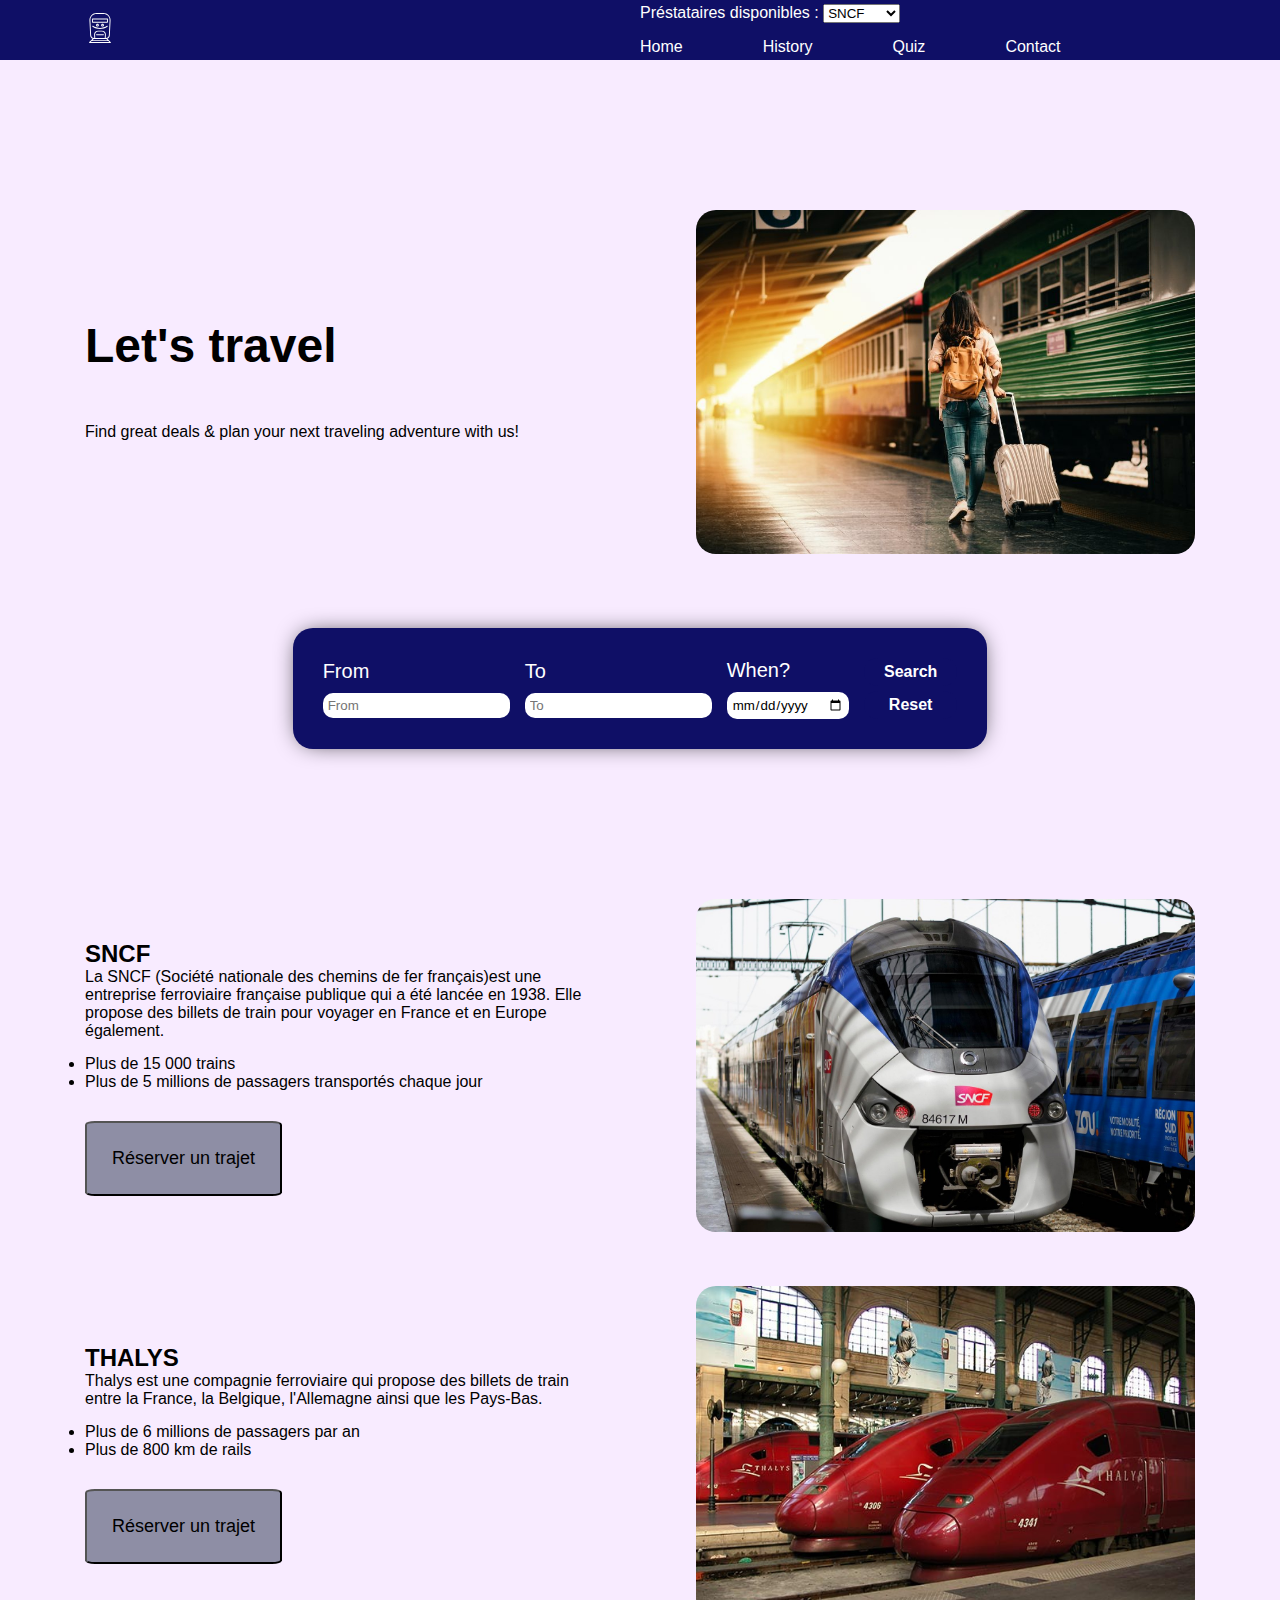
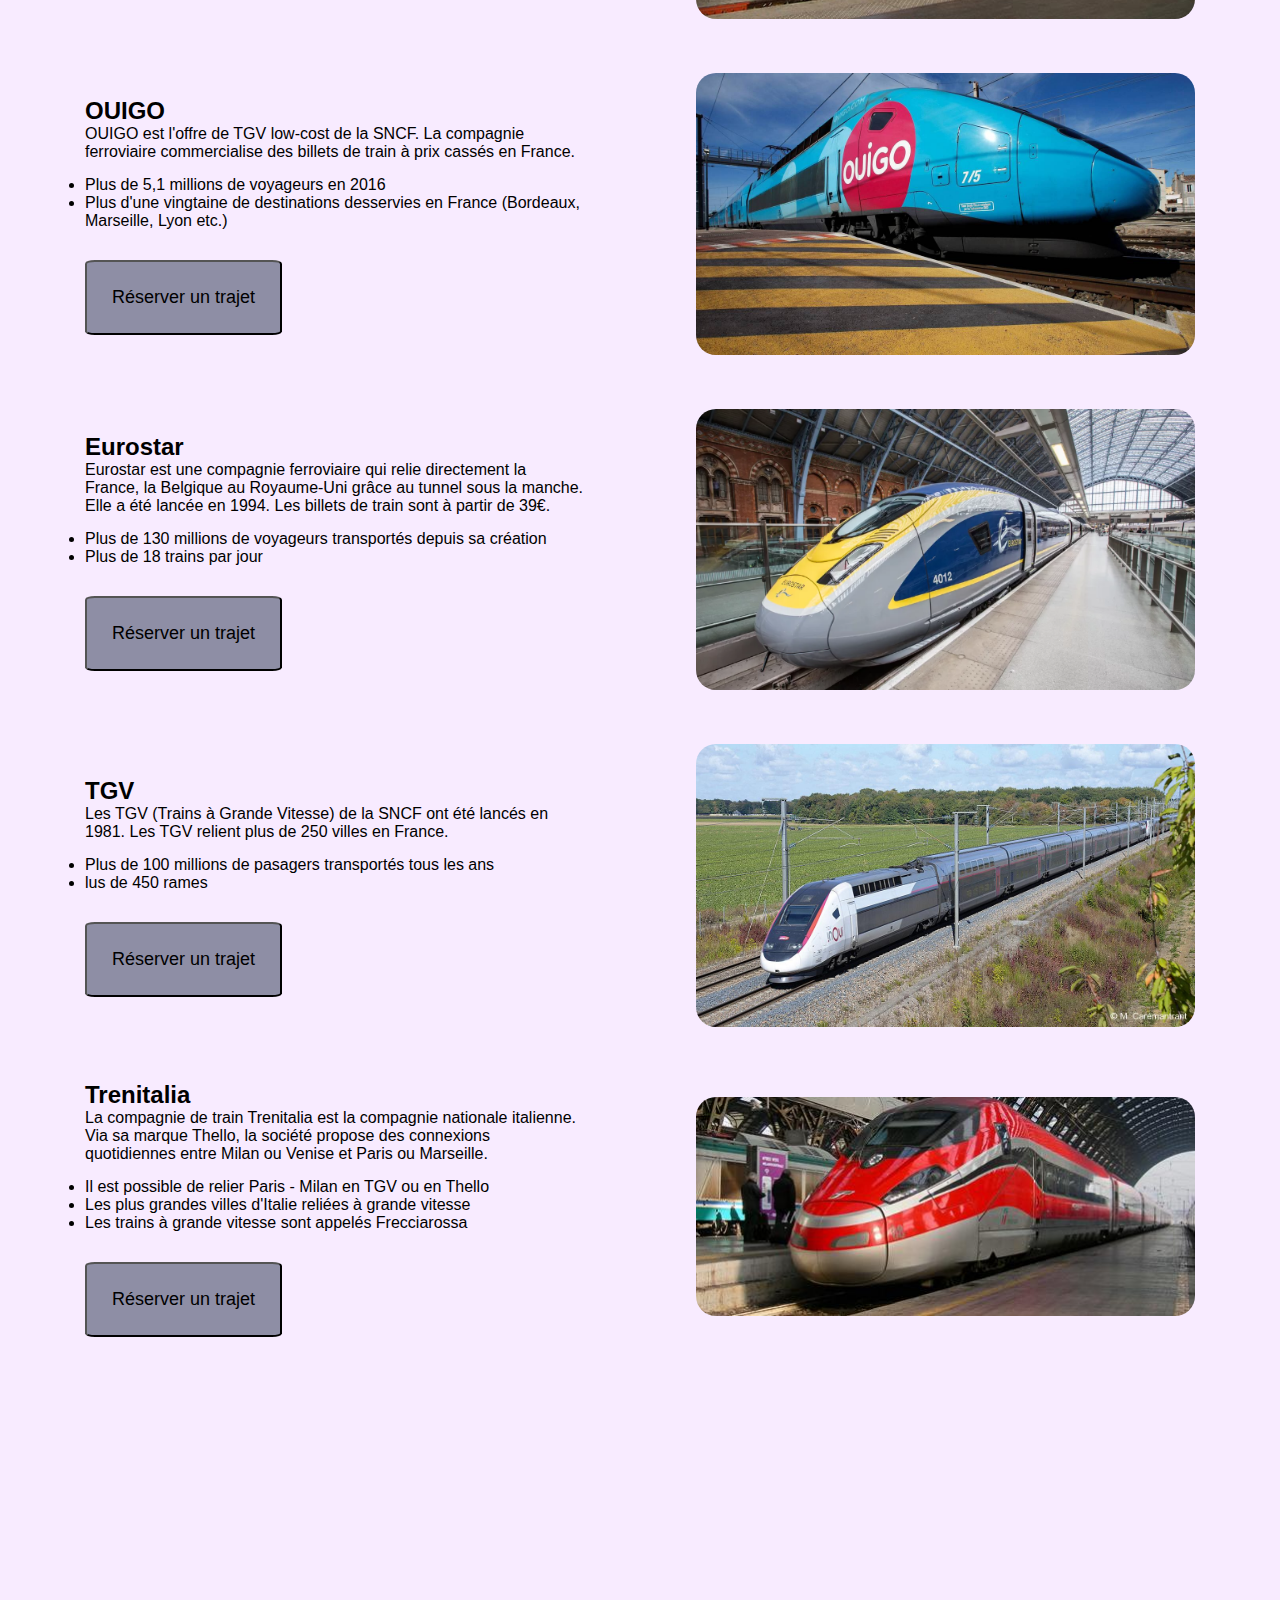
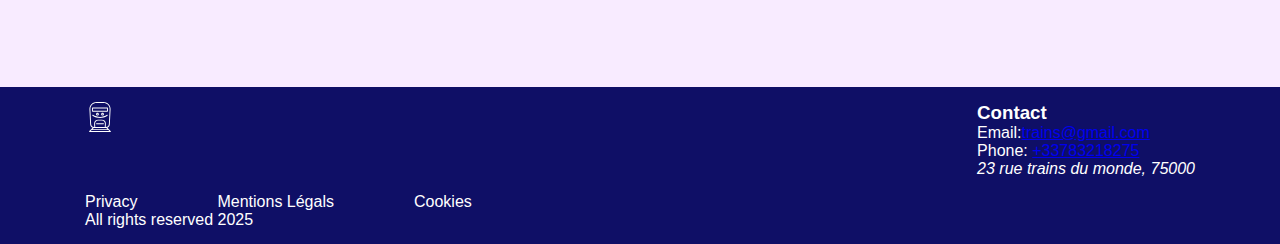
==== index.html @ b76ff97d "page mentions légals" ====
<!DOCTYPE html>
<html lang="en">
    <head>
        <meta charset="UTF-8" />
        <meta name="viewport" content="width=device-width, initial-scale=1.0" />
        <title>Trains</title>
        <link rel="stylesheet" href="style.css" />
    </head>
    <body>
        <header>
            <div class="container">
                <a href="/" class="logo">
                    <img src="./img/train-svgrepo-com.svg" alt="Trains Logo" />
                </a>
                <span class="concu">
                <nav>
                    
                    <label for="préstataires disponibles :">Préstataires disponibles : </label>
            <select id="prestataires" name="prestataire" required>
                <option value="SNCF">SNCF</option>
                <option value="THALYS">THALYS</option>
                <option value="OUIGO">OUIGO</option>
                <option value="Eurostar">Eurostar</option>
                <option value="TGV">TGV</option>
                <option value="Trenitalia">Trenitalia</option>
            </select>
            </span>
                    <ul>
                        <li>
                            <a href="#">Home</a>
                        </li>
                        <li>
                            <a href="#">History</a>
                        </li>
                        <li>
                            <a href="#">Quiz</a>
                        </li>
                        <li>
                            <a href="#">Contact</a>
                        </li>
                    </ul>
                </nav>
            </div>
        </header>
        <main>
            <section class="hero">
                
                <div class="container">
                    <div class="col">

                        <h1>Let's travel</h1>
                        <p>
                            Find great deals & plan your next traveling
                            adventure with us!
                        </p>
                  
                    </div>
                    <div class="col">
                        <img src="./img/voyage.jpeg" alt="Femme qui prend le train" />
                    </div>
                    <form class="reservation" id="reservation">
                        <div class="reservation__input">
                            <label for="departCity"> From </label>
                            <input
                                type="text"
                                id="departCity"
                                placeholder="From"
                                required
                            />
                        </div>
                        <div class="reservation__input">
                            <label for="arriveCity"> To </label>
                            <input
                                type="text"
                                id="arriveCity"
                                placeholder="To"
                                required
                            />
                        </div>
                        <div class="reservation__input">
                            <label for="departDate"> When? </label>
                            <input
                                type="date"
                                id="departDate"
                                placeholder="Date of departure"
                                required
                            />
                        </div>
                        <div class="reservation__btns">
                            <button type="submit" class="btn">Search</button>
                            <a class="btn" id="reset">Reset</a>
                        </div>
                    </form>
                    <div class="reservation__results hidden"></div>
                </div>
          </section>
            
          <section class="partners">
            <div class="sncf">
                    <div class="col">

                      <h2>SNCF</h2>
                      <p>La SNCF (Société nationale des chemins de fer français)est une entreprise ferroviaire française publique qui a été lancée en 1938. Elle propose des billets de train pour voyager en France et en Europe également.</p>
                      <ul>
                          <li>Plus de 15 000 trains</li>
                          <li>Plus de 5 millions de passagers transportés chaque jour</li>
                      </ul>
                      <input class="reserved" type="button" value="Réserver un trajet" />

                  </div>
                  <div class="col">
                      <img src="./img/trains.jpg" alt="Train SNCF" />
                  </div>
                </div>
            
                <div class="thalys">
                    <div class="col">
                        <h2>THALYS</h2>
                        <p>Thalys est une compagnie ferroviaire qui propose des billets de train entre la France, la Belgique, l'Allemagne ainsi que les Pays-Bas.</p>
                        <ul>
                            <li>Plus de 6 millions de passagers par an</li>
                            <li>Plus de 800 km de rails</li>
                        </ul>
                        <input class="reserved" type="button" value="Réserver un trajet" />
                    </div>

                    <div class="col">
                        <img src="./img/thalys.jpeg" alt="Train Thalys" />
                    </div>
                </div>          
                <div class="ouigo">
                    <div class="col">
                        <h2>OUIGO</h2>
                        <p>OUIGO est l'offre de TGV low-cost de la SNCF. La compagnie ferroviaire commercialise des billets de train à prix cassés en France.</p>
                        <ul>
                            <li>Plus de 5,1 millions de voyageurs en 2016</li>
                            <li>
                                Plus d'une vingtaine de destinations desservies en France (Bordeaux, Marseille, Lyon etc.)</li>
                        </ul>
                        <input class="reserved" type="button" value="Réserver un trajet" />
                    </div>
                    <div class="col">
                        <img src="./img/ouigo.jpeg" alt="Train OUIGO" />
                    </div>
                </div>
            
                <div class="eurostar">
                    <div class="col">
                        <h2>Eurostar</h2>
                        <p>Eurostar est une compagnie ferroviaire qui relie directement la France, la Belgique au Royaume-Uni grâce au tunnel sous la manche. Elle a été lancée en 1994. Les billets de train sont à partir de 39€.
                        </p>
                        <ul>
                            <li>Plus de 130 millions de voyageurs transportés depuis sa création</li>
                            <li>Plus de 18 trains par jour</li>
                        </ul>
                        <input class="reserved" type="button" value="Réserver un trajet" />
                    </div>
                    <div class="col">
                        <img src="./img/eurostar.png" alt="Train eurostar" />
                    </div>
                </div>
            
            
            
                <div class="tgv">
                    <div class="col">
                        <h2>TGV</h2>
                        <p>Les TGV (Trains à Grande Vitesse) de la SNCF ont été lancés en 1981. Les TGV relient plus de 250 villes en France.
                        </p>
                        <ul>
                            <li>Plus de 100 millions de pasagers transportés tous les ans</li>
                            <li>lus de 450 rames</li>
                        </ul>
                        <input class="reserved" type="button" value="Réserver un trajet" />
                    </div>

                    <div class="col">
                        <img src="./img/TGV.jpeg" alt="Train TGV" />
                    </div>
                </div>
            
            
            
                <div class="trenitalia">
                    <div class="col">
                        <h2>Trenitalia</h2>
                        <p>La compagnie de train Trenitalia est la compagnie nationale italienne. Via sa marque Thello, la société propose des connexions quotidiennes entre Milan ou Venise et Paris ou Marseille.
                        </p>
                        <ul>
                            <li>Il est possible de relier Paris - Milan en TGV ou en Thello</li>
                            <li>Les plus grandes villes d'Italie reliées à grande vitesse</li>
                            <li>Les trains à grande vitesse sont appelés Frecciarossa</li>
                        </ul>
                        <input class="reserved" type="button" value="Réserver un trajet" />
                    </div>

                    <div class="col">
                        <img src="./img/trenitalia.jpeg" alt="Train Tenitalia" />
                    </div>
                </div>
          </section>
                



            <footer>
                <div class="container">
                    <div class="footer__top">
                        <a href="/" class="logo">
                            <img
                                src="./img/train-svgrepo-com.svg"
                                alt="Trains Logo"
                            />
                        </a>
                        <div class="col">
                            <h3>Contact</h3>
                            <div>
                                <p>
                                    Email:<a href="mailto:trains@gmail.com"
                                        >trains@gmail.com</a
                                    >
                                </p>
                                <p>
                                    Phone:
                                    <a href="tel:+33783218275">+33783218275</a>
                                </p>
                                <address>23 rue trains du monde, 75000</address>
                            </div>
                        </div>
                    </div> 
                    <div class="footer__bottom">
                        <nav>
                            <ul>
                                <li>
                                    <a href="#">Privacy</a>
                                </li>
                                <li>
                                    <a href="mentionslegals.html">Mentions Légals</a>
                                </li>
                                <li>
                                    <a href="#">Cookies</a>
                                </li>
                            </ul>
                        </nav>
                        <p>All rights reserved 2025</p>
                    </div>
                </div>
            </footer>
        </main>
    </body>
    <script src="./main.js" type="module"></script>
</html>
---- style.css ----
:root {
    --primary-color: #0f0f66;
    --sec-color: #f8ebff;
    --add-color: #f16e50;
}

* {
    margin: 0;
    padding: 0;
    box-sizing: border-box;
    font-family: sans-serif;
}

*:focus {
    outline: none;
}

body {
    background: var(--sec-color);
}

html {
    scroll-behavior: smooth;
}

.container {
    max-width: 1140px;
    padding: 0 15px;
    margin: 0 auto;
}

.btn {
    background: var(--primary-color);
    color: #fff;
    padding: 5px 20px;
    border: none;
    border-radius: 20px;
    cursor: pointer;
    font-weight: 600;
    text-decoration: none;
}

.sncf {
    max-width: 1140px;
    padding: 0 15px;
    margin: 0 auto;
}

.thalys {
    max-width: 1140px;
    padding: 0 15px;
    margin: 0 auto;
    margin-top: 50px;
}

.ouigo {
    max-width: 1140px;
    padding: 0 15px;
    margin: 0 auto;
    margin-top: 50px;
}

.eurostar {
    max-width: 1140px;
    padding: 0 15px;
    margin: 0 auto;
    margin-top: 50px;
}

.tgv {
    max-width: 1140px;
    padding: 0 15px;
    margin: 0 auto;
    margin-top: 50px;
}

.trenitalia {
    max-width: 1140px;
    padding: 0 15px;
    margin: 0 auto;
    margin-top: 50px;
    margin-bottom: 350px;
}

header {
    height: 60px;
    background: var(--primary-color);
}

header .container {
    display: flex;
    align-items: center;
    justify-content: space-between;
    height: 100%;
}

nav ul {
    display: flex;
    gap: 80px;
    padding-left: 0;
    list-style: none;
}

nav a {
    color: #fff;
    text-decoration: none;
}

nav a:hover {
    text-decoration: underline;
}

.logo img {
    width: 30px;
    height: 30px;
}

.hero {
    padding: 150px 0;
}

.hero .container {
    display: flex;
    gap: 20px;
    justify-content: space-between;
    align-items: center;
    flex-wrap: wrap;
}

.reservation {
    display: flex;
    align-items: center;
    gap: 15px;
    background: var(--primary-color);
    color: #fff;
    padding: 30px;
    border-radius: 20px;
    margin: 0 auto;
    margin-top: 50px;
    font-size: 20px;
    -webkit-box-shadow: 0px 0px 24px -8px #000000;
    box-shadow: 0px 0px 24px -8px #000000;
}

.reservation input {
    padding: 5px;
    border-radius: 10px;
    border: none;
    display: block;
    margin-top: 10px;
}

.btn-sec {
    border: 1px solid #fff;
    padding: 5px 20px;
    background: var(--add-color);
}

ul {
    margin-top: 15px;
}

.partners .sncf {
    display: flex;
    justify-content: space-between;
    align-items: center;
}

.partners .thalys {
    display: flex;
    justify-content: space-between;
    align-items: center;
}

.partners .ouigo {
    display: flex;
    justify-content: space-between;
    align-items: center;
}

.partners .eurostar {
    display: flex;
    justify-content: space-between;
    align-items: center;
}

.partners .tgv {
    display: flex;
    justify-content: space-between;
    align-items: center;
}

.partners .trenitalia {
    display: flex;
    justify-content: space-between;
    align-items: center;
}

h1 {
    font-size: 48px;
    margin-bottom: 50px;
}

.hero p {
    margin: 10px 0;
}

.hero .col {
    width: 45%;
}

.partners .col {
    width: 45%;
}

section img {
    width: 100%;
    border-radius: 20px;
}

.reserved {
    margin-top: 30px;
    padding: 25px;
    background-color: #8e8ea5;
    font-size: large;
    border-radius: 05%;
}

.quiz {
    padding: 100px 0;
}

.quiz .container > p {
    margin: 15px 0;
}

textarea {
    display: block;
}

form.quiz__form > div {
    margin: 15px 0;
}

.questions > div {
    margin: 15px 0;
}

.questions > div > p {
    margin-bottom: 15px;
}

textarea {
    display: block;
}

form.quiz__form > div {
    margin: 15px 0;
}

.questions > div {
    margin: 15px 0;
}

.questions > div > p {
    margin-bottom: 15px;
}

footer .container .footer__top {
    display: flex;
    justify-content: space-between;
}

footer {
    background: var(--primary-color);
    padding: 15px 0;
    color: #fff;
}

.history figure img {
    width: 100%;
}

.history p {
    margin: 15px 0;
}

.history .container {
    display: flex;
    align-items: center;
    justify-content: space-between;
    gap: 40px;
}

figcaption {
    text-align: center;
    margin-top: 10px;
}

.result__item {
    background: var(--sec-color);
    padding: 20px;
}

.result__dest {
    display: flex;
    gap: 5px;
}

.reservation__results {
    width: 100%;
    max-width: 320px;
    margin: 0 auto;
    padding: 20px;
    background: #fff;
    border-bottom-left-radius: 20px;
    border-bottom-right-radius: 20px;
    gap: 20px;
    display: flex;
    flex-direction: column;
}

.hidden {
    display: none;
}

.result__top {
    display: flex;
    justify-content: space-between;
}

.result__bottom {
    display: flex;
    margin-top: 10px;
    justify-content: space-between;
}

.reservation__btns {
    display: flex;
    flex-direction: column;
    gap: 5px;
}

.reservation__btns .btn {
    font-size: 16px;
    text-align: center;
}

.btn-border {
    background: transparent;
}

.concu {
    gap: 50px;
    left: 500px;
    color: #fff;
    /* transform: translateX(-50%); */
    z-index: 1;
    display: flex;
    width: 50%;
}

.contact {
    padding-bottom: 200px;
}

.contact .container {
    display: flex;
    justify-content: center;
}

.contact h2 {
    font-size: 32px;
    margin-bottom: 20px;
}

.form__wrap {
    margin: 0 auto;
    background: var(--primary-color);
    color: #fff;
    display: inline-flex;
    flex-direction: column;
    justify-content: center;
    align-items: center;
    padding: 40px;
    border-radius: 20px;
    -webkit-box-shadow: 0px 5px 24px -8px #000000;
    box-shadow: 0px 5px 24px -8px #000000;
}

.form__row {
    display: flex;
    gap: 20px;
}

.form__input {
    display: flex;
    flex-direction: column;
    gap: 10px;
    margin-top: 20px;
}

.form__input input,
.form__input textarea {
    padding: 10px;
    border-radius: 10px;
    border: 1px solid #fff;
}

textarea {
    resize: vertical;
    min-height: 200px;
}

.contact form .btn {
    display: block;
    margin: 0 auto;
    margin-top: 20px;
    font-size: 18px;
}
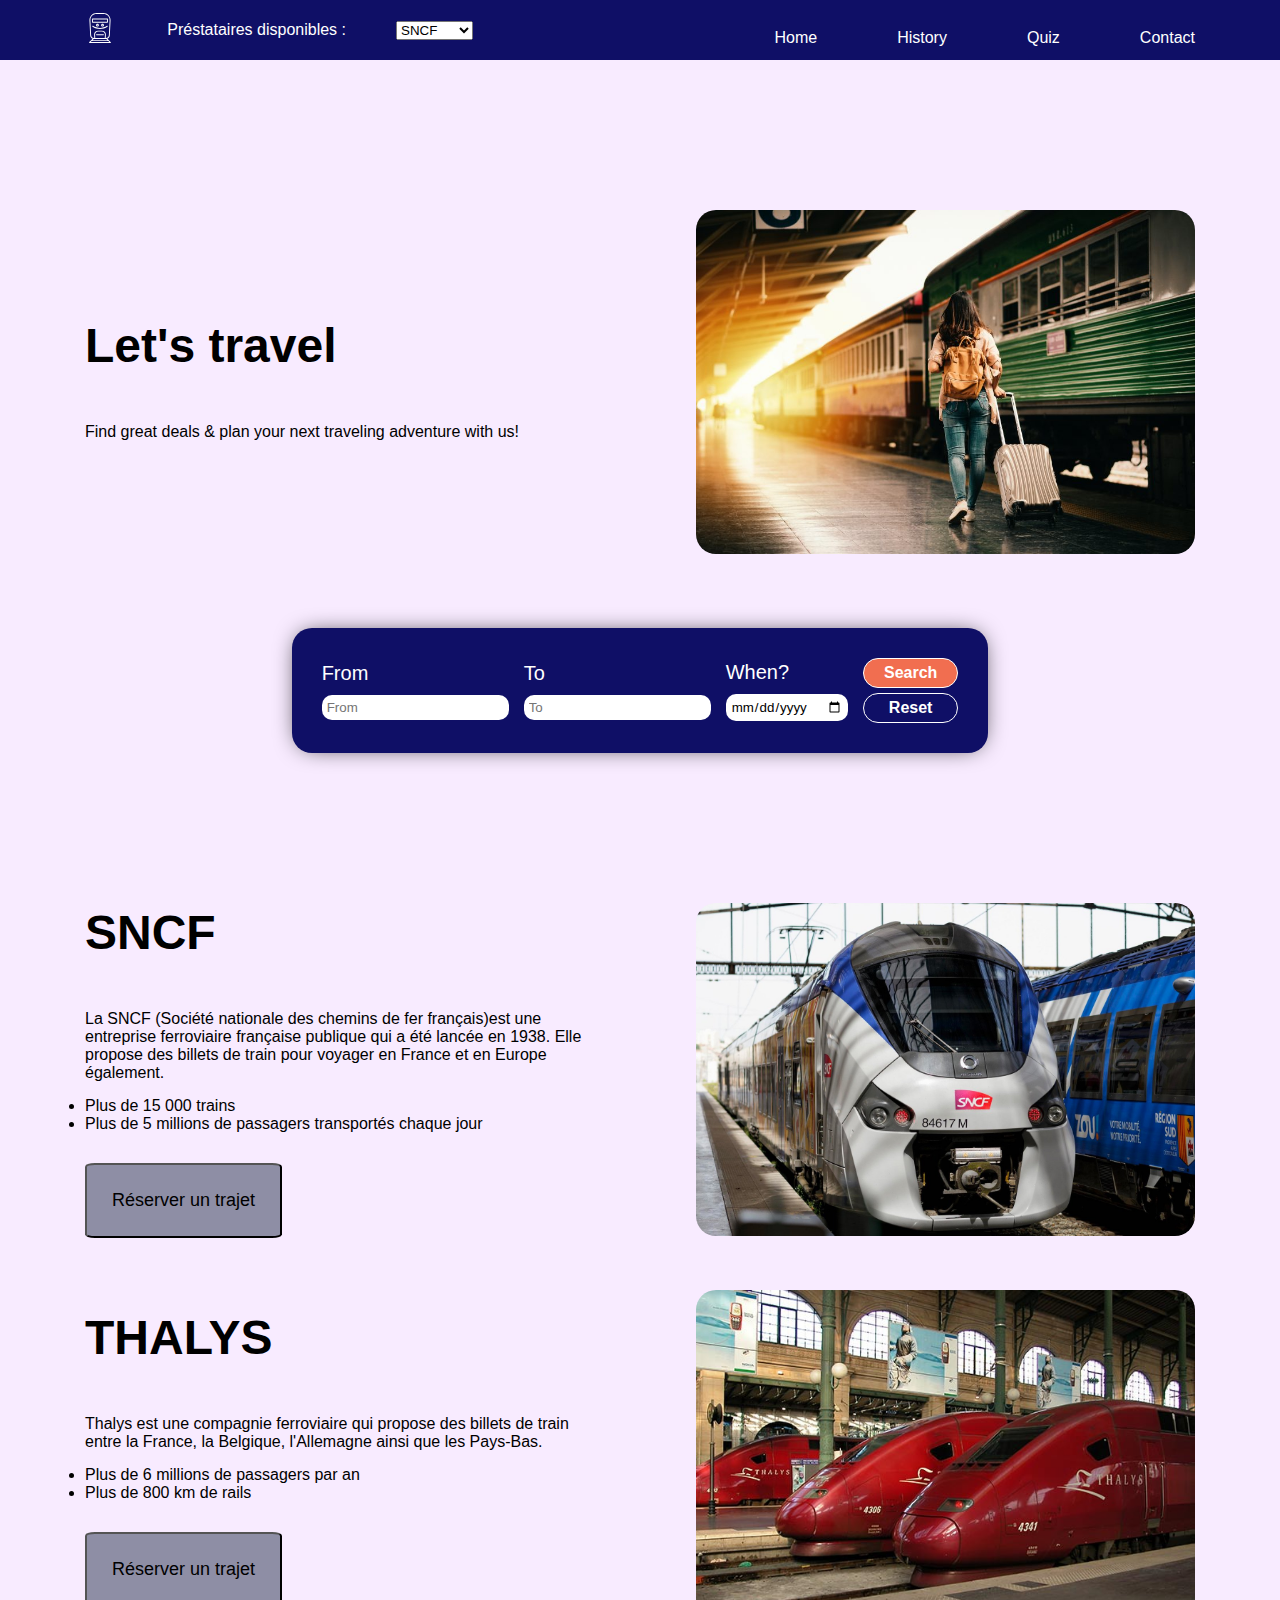
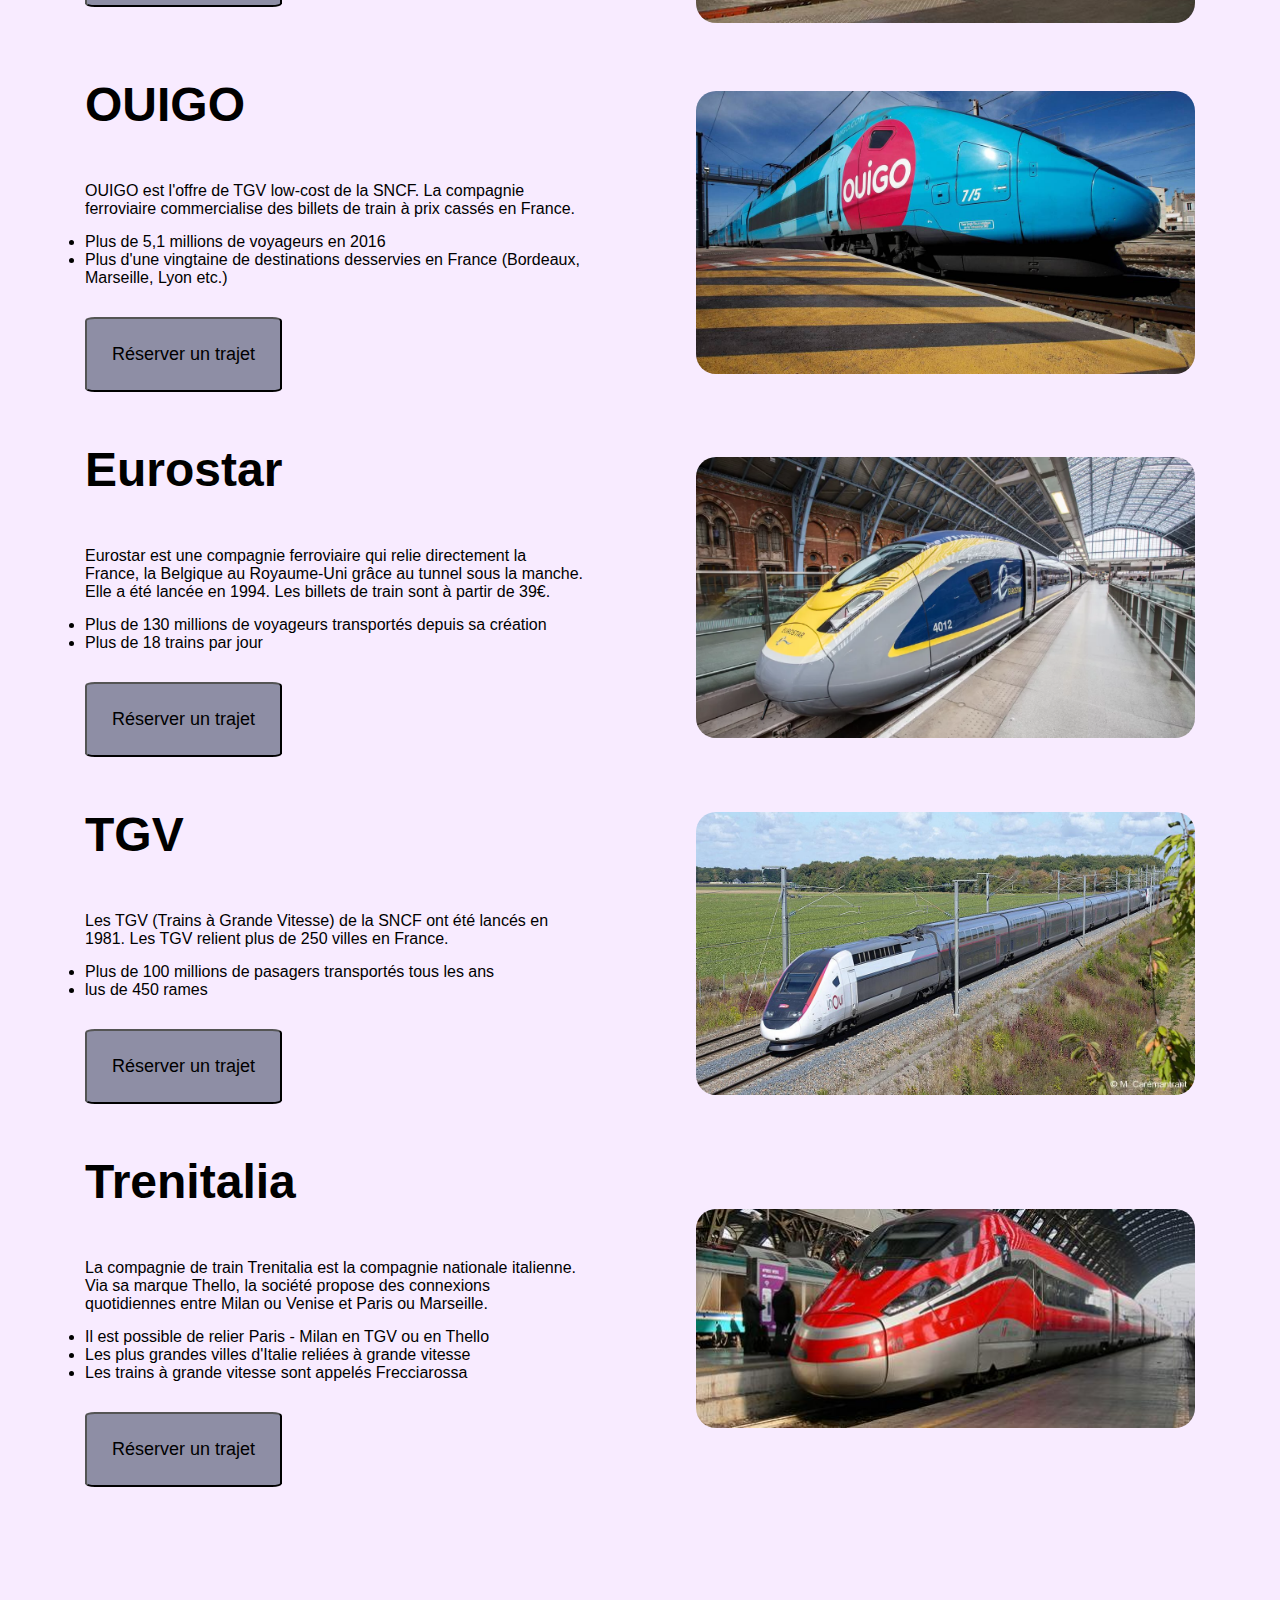
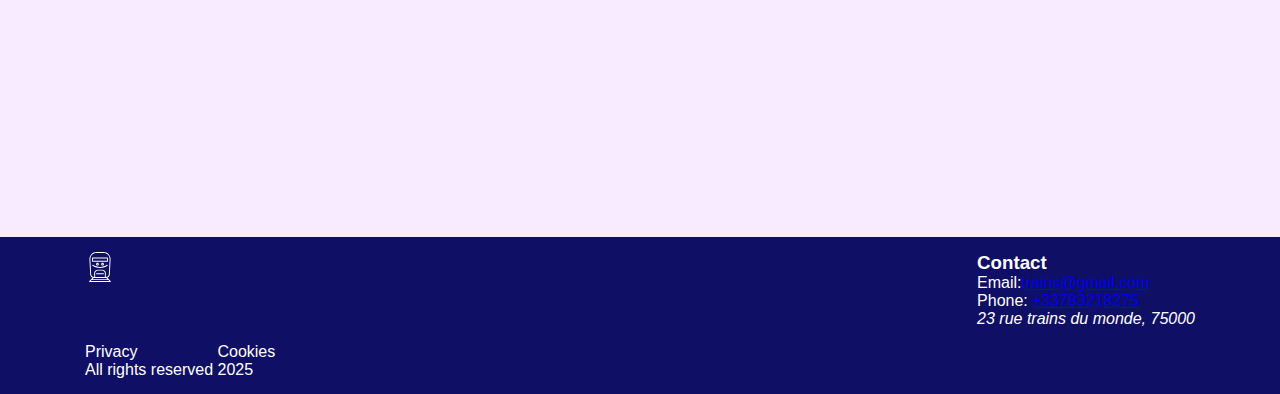
==== commit aef3c211: "fonction JS scrolling barre de recherche" ====
--- a/index.html
+++ b/index.html
@@ -13,18 +13,19 @@
                     <img src="./img/train-svgrepo-com.svg" alt="Trains Logo" />
                 </a>
                 <span class="concu">
+                    <label for="préstataires disponibles :"
+                        >Préstataires disponibles :
+                    </label>
+                    <select id="prestataires" name="prestataire" required>
+                        <option value="SNCF">SNCF</option>
+                        <option value="THALYS">THALYS</option>
+                        <option value="OUIGO">OUIGO</option>
+                        <option value="Eurostar">Eurostar</option>
+                        <option value="TGV">TGV</option>
+                        <option value="Trenitalia">Trenitalia</option>
+                    </select>
+                </span>
                 <nav>
-                    
-                    <label for="préstataires disponibles :">Préstataires disponibles : </label>
-            <select id="prestataires" name="prestataire" required>
-                <option value="SNCF">SNCF</option>
-                <option value="THALYS">THALYS</option>
-                <option value="OUIGO">OUIGO</option>
-                <option value="Eurostar">Eurostar</option>
-                <option value="TGV">TGV</option>
-                <option value="Trenitalia">Trenitalia</option>
-            </select>
-            </span>
                     <ul>
                         <li>
                             <a href="#">Home</a>
@@ -44,19 +45,19 @@
         </header>
         <main>
             <section class="hero">
-                
                 <div class="container">
                     <div class="col">
-
                         <h1>Let's travel</h1>
                         <p>
                             Find great deals & plan your next traveling
                             adventure with us!
                         </p>
-                  
-                    </div>
-                    <div class="col">
-                        <img src="./img/voyage.jpeg" alt="Femme qui prend le train" />
+                    </div>
+                    <div class="col">
+                        <img
+                            src="./img/voyage.jpeg"
+                            alt="Femme qui prend le train"
+                        />
                     </div>
                     <form class="reservation" id="reservation">
                         <div class="reservation__input">
@@ -93,115 +94,178 @@
                     </form>
                     <div class="reservation__results hidden"></div>
                 </div>
-          </section>
-            
-          <section class="partners">
-            <div class="sncf">
-                    <div class="col">
-
-                      <h2>SNCF</h2>
-                      <p>La SNCF (Société nationale des chemins de fer français)est une entreprise ferroviaire française publique qui a été lancée en 1938. Elle propose des billets de train pour voyager en France et en Europe également.</p>
-                      <ul>
-                          <li>Plus de 15 000 trains</li>
-                          <li>Plus de 5 millions de passagers transportés chaque jour</li>
-                      </ul>
-                      <input class="reserved" type="button" value="Réserver un trajet" />
-
-                  </div>
-                  <div class="col">
-                      <img src="./img/trains.jpg" alt="Train SNCF" />
-                  </div>
-                </div>
-            
+            </section>
+
+            <section class="partners">
+                <div class="sncf">
+                    <div class="col">
+                        <h1>SNCF</h1>
+                        <p>
+                            La SNCF (Société nationale des chemins de fer
+                            français)est une entreprise ferroviaire française
+                            publique qui a été lancée en 1938. Elle propose des
+                            billets de train pour voyager en France et en Europe
+                            également.
+                        </p>
+                        <ul>
+                            <li>Plus de 15 000 trains</li>
+                            <li>
+                                Plus de 5 millions de passagers transportés
+                                chaque jour
+                            </li>
+                        </ul>
+                        <input
+                            class="reserved"
+                            type="button"
+                            value="Réserver un trajet"
+                        />
+                    </div>
+                    <div class="col">
+                        <img src="./img/trains.jpg" alt="Train SNCF" />
+                    </div>
+                </div>
+
                 <div class="thalys">
                     <div class="col">
-                        <h2>THALYS</h2>
-                        <p>Thalys est une compagnie ferroviaire qui propose des billets de train entre la France, la Belgique, l'Allemagne ainsi que les Pays-Bas.</p>
+                        <h1>THALYS</h1>
+                        <p>
+                            Thalys est une compagnie ferroviaire qui propose des
+                            billets de train entre la France, la Belgique,
+                            l'Allemagne ainsi que les Pays-Bas.
+                        </p>
                         <ul>
                             <li>Plus de 6 millions de passagers par an</li>
                             <li>Plus de 800 km de rails</li>
                         </ul>
-                        <input class="reserved" type="button" value="Réserver un trajet" />
+                        <input
+                            class="reserved"
+                            type="button"
+                            value="Réserver un trajet"
+                        />
                     </div>
 
                     <div class="col">
                         <img src="./img/thalys.jpeg" alt="Train Thalys" />
                     </div>
-                </div>          
+                </div>
                 <div class="ouigo">
                     <div class="col">
-                        <h2>OUIGO</h2>
-                        <p>OUIGO est l'offre de TGV low-cost de la SNCF. La compagnie ferroviaire commercialise des billets de train à prix cassés en France.</p>
+                        <h1>OUIGO</h1>
+                        <p>
+                            OUIGO est l'offre de TGV low-cost de la SNCF. La
+                            compagnie ferroviaire commercialise des billets de
+                            train à prix cassés en France.
+                        </p>
                         <ul>
                             <li>Plus de 5,1 millions de voyageurs en 2016</li>
                             <li>
-                                Plus d'une vingtaine de destinations desservies en France (Bordeaux, Marseille, Lyon etc.)</li>
-                        </ul>
-                        <input class="reserved" type="button" value="Réserver un trajet" />
+                                Plus d'une vingtaine de destinations desservies
+                                en France (Bordeaux, Marseille, Lyon etc.)
+                            </li>
+                        </ul>
+                        <input
+                            class="reserved"
+                            type="button"
+                            value="Réserver un trajet"
+                        />
                     </div>
                     <div class="col">
                         <img src="./img/ouigo.jpeg" alt="Train OUIGO" />
                     </div>
                 </div>
-            
+
                 <div class="eurostar">
                     <div class="col">
-                        <h2>Eurostar</h2>
-                        <p>Eurostar est une compagnie ferroviaire qui relie directement la France, la Belgique au Royaume-Uni grâce au tunnel sous la manche. Elle a été lancée en 1994. Les billets de train sont à partir de 39€.
-                        </p>
-                        <ul>
-                            <li>Plus de 130 millions de voyageurs transportés depuis sa création</li>
+                        <h1>Eurostar</h1>
+                        <p>
+                            Eurostar est une compagnie ferroviaire qui relie
+                            directement la France, la Belgique au Royaume-Uni
+                            grâce au tunnel sous la manche. Elle a été lancée en
+                            1994. Les billets de train sont à partir de 39€.
+                        </p>
+                        <ul>
+                            <li>
+                                Plus de 130 millions de voyageurs transportés
+                                depuis sa création
+                            </li>
                             <li>Plus de 18 trains par jour</li>
                         </ul>
-                        <input class="reserved" type="button" value="Réserver un trajet" />
+                        <input
+                            class="reserved"
+                            type="button"
+                            value="Réserver un trajet"
+                        />
                     </div>
                     <div class="col">
                         <img src="./img/eurostar.png" alt="Train eurostar" />
                     </div>
                 </div>
-            
-            
-            
+
                 <div class="tgv">
                     <div class="col">
-                        <h2>TGV</h2>
-                        <p>Les TGV (Trains à Grande Vitesse) de la SNCF ont été lancés en 1981. Les TGV relient plus de 250 villes en France.
-                        </p>
-                        <ul>
-                            <li>Plus de 100 millions de pasagers transportés tous les ans</li>
+                        <h1>TGV</h1>
+                        <p>
+                            Les TGV (Trains à Grande Vitesse) de la SNCF ont été
+                            lancés en 1981. Les TGV relient plus de 250 villes
+                            en France.
+                        </p>
+                        <ul>
+                            <li>
+                                Plus de 100 millions de pasagers transportés
+                                tous les ans
+                            </li>
                             <li>lus de 450 rames</li>
                         </ul>
-                        <input class="reserved" type="button" value="Réserver un trajet" />
+                        <input
+                            class="reserved"
+                            type="button"
+                            value="Réserver un trajet"
+                        />
                     </div>
 
                     <div class="col">
                         <img src="./img/TGV.jpeg" alt="Train TGV" />
                     </div>
                 </div>
-            
-            
-            
+
                 <div class="trenitalia">
                     <div class="col">
-                        <h2>Trenitalia</h2>
-                        <p>La compagnie de train Trenitalia est la compagnie nationale italienne. Via sa marque Thello, la société propose des connexions quotidiennes entre Milan ou Venise et Paris ou Marseille.
-                        </p>
-                        <ul>
-                            <li>Il est possible de relier Paris - Milan en TGV ou en Thello</li>
-                            <li>Les plus grandes villes d'Italie reliées à grande vitesse</li>
-                            <li>Les trains à grande vitesse sont appelés Frecciarossa</li>
-                        </ul>
-                        <input class="reserved" type="button" value="Réserver un trajet" />
-                    </div>
-
-                    <div class="col">
-                        <img src="./img/trenitalia.jpeg" alt="Train Tenitalia" />
-                    </div>
-                </div>
-          </section>
-                
-
-
+                        <h1>Trenitalia</h1>
+                        <p>
+                            La compagnie de train Trenitalia est la compagnie
+                            nationale italienne. Via sa marque Thello, la
+                            société propose des connexions quotidiennes entre
+                            Milan ou Venise et Paris ou Marseille.
+                        </p>
+                        <ul>
+                            <li>
+                                Il est possible de relier Paris - Milan en TGV
+                                ou en Thello
+                            </li>
+                            <li>
+                                Les plus grandes villes d'Italie reliées à
+                                grande vitesse
+                            </li>
+                            <li>
+                                Les trains à grande vitesse sont appelés
+                                Frecciarossa
+                            </li>
+                        </ul>
+                        <input
+                            class="reserved"
+                            type="button"
+                            value="Réserver un trajet"
+                        />
+                    </div>
+
+                    <div class="col">
+                        <img
+                            src="./img/trenitalia.jpeg"
+                            alt="Train Tenitalia"
+                        />
+                    </div>
+                </div>
+            </section>
 
             <footer>
                 <div class="container">
@@ -227,7 +291,7 @@
                                 <address>23 rue trains du monde, 75000</address>
                             </div>
                         </div>
-                    </div> 
+                    </div>
                     <div class="footer__bottom">
                         <nav>
                             <ul>
@@ -235,9 +299,6 @@
                                     <a href="#">Privacy</a>
                                 </li>
                                 <li>
-                                    <a href="mentionslegals.html">Mentions Légals</a>
-                                </li>
-                                <li>
                                     <a href="#">Cookies</a>
                                 </li>
                             </ul>
--- a/style.css
+++ b/style.css
@@ -27,6 +27,174 @@
     max-width: 1140px;
     padding: 0 15px;
     margin: 0 auto;
+}
+
+.sncf {
+    max-width: 1140px;
+    padding: 0 15px;
+    margin: 0 auto;
+}
+
+.thalys {
+    max-width: 1140px;
+    padding: 0 15px;
+    margin: 0 auto;
+    margin-top: 50px;
+}
+
+.ouigo {
+    max-width: 1140px;
+    padding: 0 15px;
+    margin: 0 auto;
+    margin-top: 50px;
+}
+
+.eurostar {
+    max-width: 1140px;
+    padding: 0 15px;
+    margin: 0 auto;
+    margin-top: 50px;
+}
+
+.tgv {
+    max-width: 1140px;
+    padding: 0 15px;
+    margin: 0 auto;
+    margin-top: 50px;
+}
+
+.trenitalia {
+    max-width: 1140px;
+    padding: 0 15px;
+    margin: 0 auto;
+    margin-top: 50px;
+    margin-bottom: 350px;
+}
+
+header {
+    height: 60px;
+    background: var(--primary-color);
+    
+}
+
+header .container {
+    display: flex;
+    align-items: center;
+    justify-content: space-between;
+    height: 100%;
+    
+}
+
+nav ul {
+    display: flex;
+    gap: 80px;
+    padding-left: 0;
+    list-style: none;
+}
+
+nav a {
+    color: #fff;
+    text-decoration: none;
+    
+}
+
+nav a:hover {
+    text-decoration: underline;
+}
+
+.logo img {
+    width: 30px;
+    height: 30px;
+}
+
+.hero {
+    padding: 150px 0;
+}
+
+.hero .container {
+    display: flex;
+    gap: 20px;
+    justify-content: space-between;
+    align-items: center;
+    flex-wrap: wrap;
+}
+
+.reservation {
+    display: flex;
+    align-items: center;
+    gap: 15px;
+    background: var(--primary-color);
+    color: #fff;
+    padding: 30px;
+    border-radius: 20px;
+    margin: 0 auto;
+    margin-top: 50px;
+    font-size: 20px;
+    -webkit-box-shadow: 0px 0px 24px -8px #000000;
+    box-shadow: 0px 0px 24px -8px #000000;
+}
+
+.reservation input {
+    padding: 5px;
+    border-radius: 10px;
+    border: none;
+    display: block;
+    margin-top: 10px;
+}
+
+.reservation .btn {
+    border: 1px solid #fff;
+    padding: 5px 20px;
+    background: var(--add-color);
+}
+
+ul {
+    margin-top: 15px;
+}
+
+.partners .sncf {
+    display: flex;
+    justify-content: space-between;
+    align-items: center;
+}
+
+.partners .thalys {
+    display: flex;
+    justify-content: space-between;
+    align-items: center;
+}
+
+.partners .ouigo {
+    display: flex;
+    justify-content: space-between;
+    align-items: center;
+}
+
+.partners .eurostar {
+    display: flex;
+    justify-content: space-between;
+    align-items: center;
+}
+
+.partners .tgv {
+    display: flex;
+    justify-content: space-between;
+    align-items: center;
+}
+
+.partners .trenitalia {
+    display: flex;
+    justify-content: space-between;
+    align-items: center;
+}
+
+h1 {
+    font-size: 48px;
+    margin-bottom: 50px;
+}
+
+.hero p {
+    margin: 10px 0;
 }
 
 .btn {
@@ -40,171 +208,6 @@
     text-decoration: none;
 }
 
-.sncf {
-    max-width: 1140px;
-    padding: 0 15px;
-    margin: 0 auto;
-}
-
-.thalys {
-    max-width: 1140px;
-    padding: 0 15px;
-    margin: 0 auto;
-    margin-top: 50px;
-}
-
-.ouigo {
-    max-width: 1140px;
-    padding: 0 15px;
-    margin: 0 auto;
-    margin-top: 50px;
-}
-
-.eurostar {
-    max-width: 1140px;
-    padding: 0 15px;
-    margin: 0 auto;
-    margin-top: 50px;
-}
-
-.tgv {
-    max-width: 1140px;
-    padding: 0 15px;
-    margin: 0 auto;
-    margin-top: 50px;
-}
-
-.trenitalia {
-    max-width: 1140px;
-    padding: 0 15px;
-    margin: 0 auto;
-    margin-top: 50px;
-    margin-bottom: 350px;
-}
-
-header {
-    height: 60px;
-    background: var(--primary-color);
-}
-
-header .container {
-    display: flex;
-    align-items: center;
-    justify-content: space-between;
-    height: 100%;
-}
-
-nav ul {
-    display: flex;
-    gap: 80px;
-    padding-left: 0;
-    list-style: none;
-}
-
-nav a {
-    color: #fff;
-    text-decoration: none;
-}
-
-nav a:hover {
-    text-decoration: underline;
-}
-
-.logo img {
-    width: 30px;
-    height: 30px;
-}
-
-.hero {
-    padding: 150px 0;
-}
-
-.hero .container {
-    display: flex;
-    gap: 20px;
-    justify-content: space-between;
-    align-items: center;
-    flex-wrap: wrap;
-}
-
-.reservation {
-    display: flex;
-    align-items: center;
-    gap: 15px;
-    background: var(--primary-color);
-    color: #fff;
-    padding: 30px;
-    border-radius: 20px;
-    margin: 0 auto;
-    margin-top: 50px;
-    font-size: 20px;
-    -webkit-box-shadow: 0px 0px 24px -8px #000000;
-    box-shadow: 0px 0px 24px -8px #000000;
-}
-
-.reservation input {
-    padding: 5px;
-    border-radius: 10px;
-    border: none;
-    display: block;
-    margin-top: 10px;
-}
-
-.btn-sec {
-    border: 1px solid #fff;
-    padding: 5px 20px;
-    background: var(--add-color);
-}
-
-ul {
-    margin-top: 15px;
-}
-
-.partners .sncf {
-    display: flex;
-    justify-content: space-between;
-    align-items: center;
-}
-
-.partners .thalys {
-    display: flex;
-    justify-content: space-between;
-    align-items: center;
-}
-
-.partners .ouigo {
-    display: flex;
-    justify-content: space-between;
-    align-items: center;
-}
-
-.partners .eurostar {
-    display: flex;
-    justify-content: space-between;
-    align-items: center;
-}
-
-.partners .tgv {
-    display: flex;
-    justify-content: space-between;
-    align-items: center;
-}
-
-.partners .trenitalia {
-    display: flex;
-    justify-content: space-between;
-    align-items: center;
-}
-
-h1 {
-    font-size: 48px;
-    margin-bottom: 50px;
-}
-
-.hero p {
-    margin: 10px 0;
-}
-
 .hero .col {
     width: 45%;
 }
@@ -346,7 +349,7 @@
     text-align: center;
 }
 
-.btn-border {
+.reservation__btns .btn:last-child {
     background: transparent;
 }
 
@@ -354,67 +357,9 @@
     gap: 50px;
     left: 500px;
     color: #fff;
-    /* transform: translateX(-50%); */
+   /* transform: translateX(-50%); */
     z-index: 1;
     display: flex;
     width: 50%;
 }
 
-.contact {
-    padding-bottom: 200px;
-}
-
-.contact .container {
-    display: flex;
-    justify-content: center;
-}
-
-.contact h2 {
-    font-size: 32px;
-    margin-bottom: 20px;
-}
-
-.form__wrap {
-    margin: 0 auto;
-    background: var(--primary-color);
-    color: #fff;
-    display: inline-flex;
-    flex-direction: column;
-    justify-content: center;
-    align-items: center;
-    padding: 40px;
-    border-radius: 20px;
-    -webkit-box-shadow: 0px 5px 24px -8px #000000;
-    box-shadow: 0px 5px 24px -8px #000000;
-}
-
-.form__row {
-    display: flex;
-    gap: 20px;
-}
-
-.form__input {
-    display: flex;
-    flex-direction: column;
-    gap: 10px;
-    margin-top: 20px;
-}
-
-.form__input input,
-.form__input textarea {
-    padding: 10px;
-    border-radius: 10px;
-    border: 1px solid #fff;
-}
-
-textarea {
-    resize: vertical;
-    min-height: 200px;
-}
-
-.contact form .btn {
-    display: block;
-    margin: 0 auto;
-    margin-top: 20px;
-    font-size: 18px;
-}
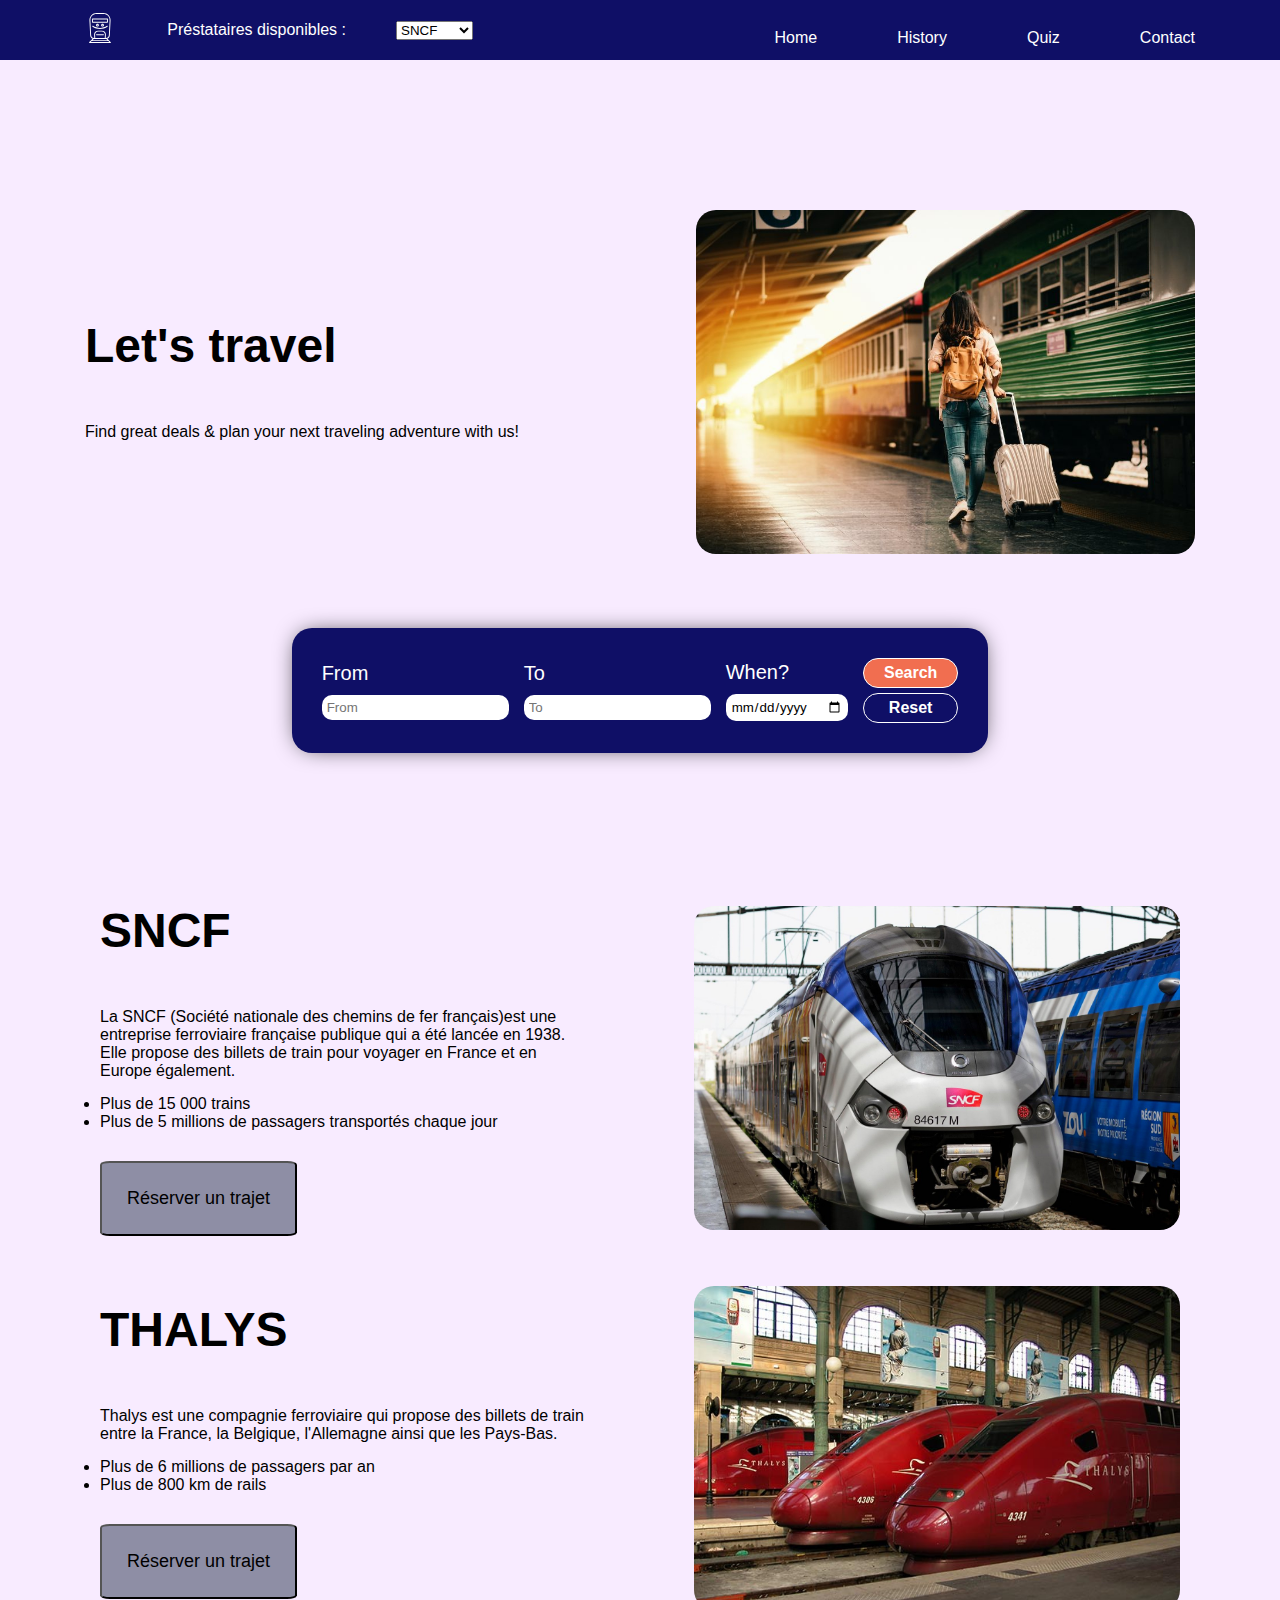
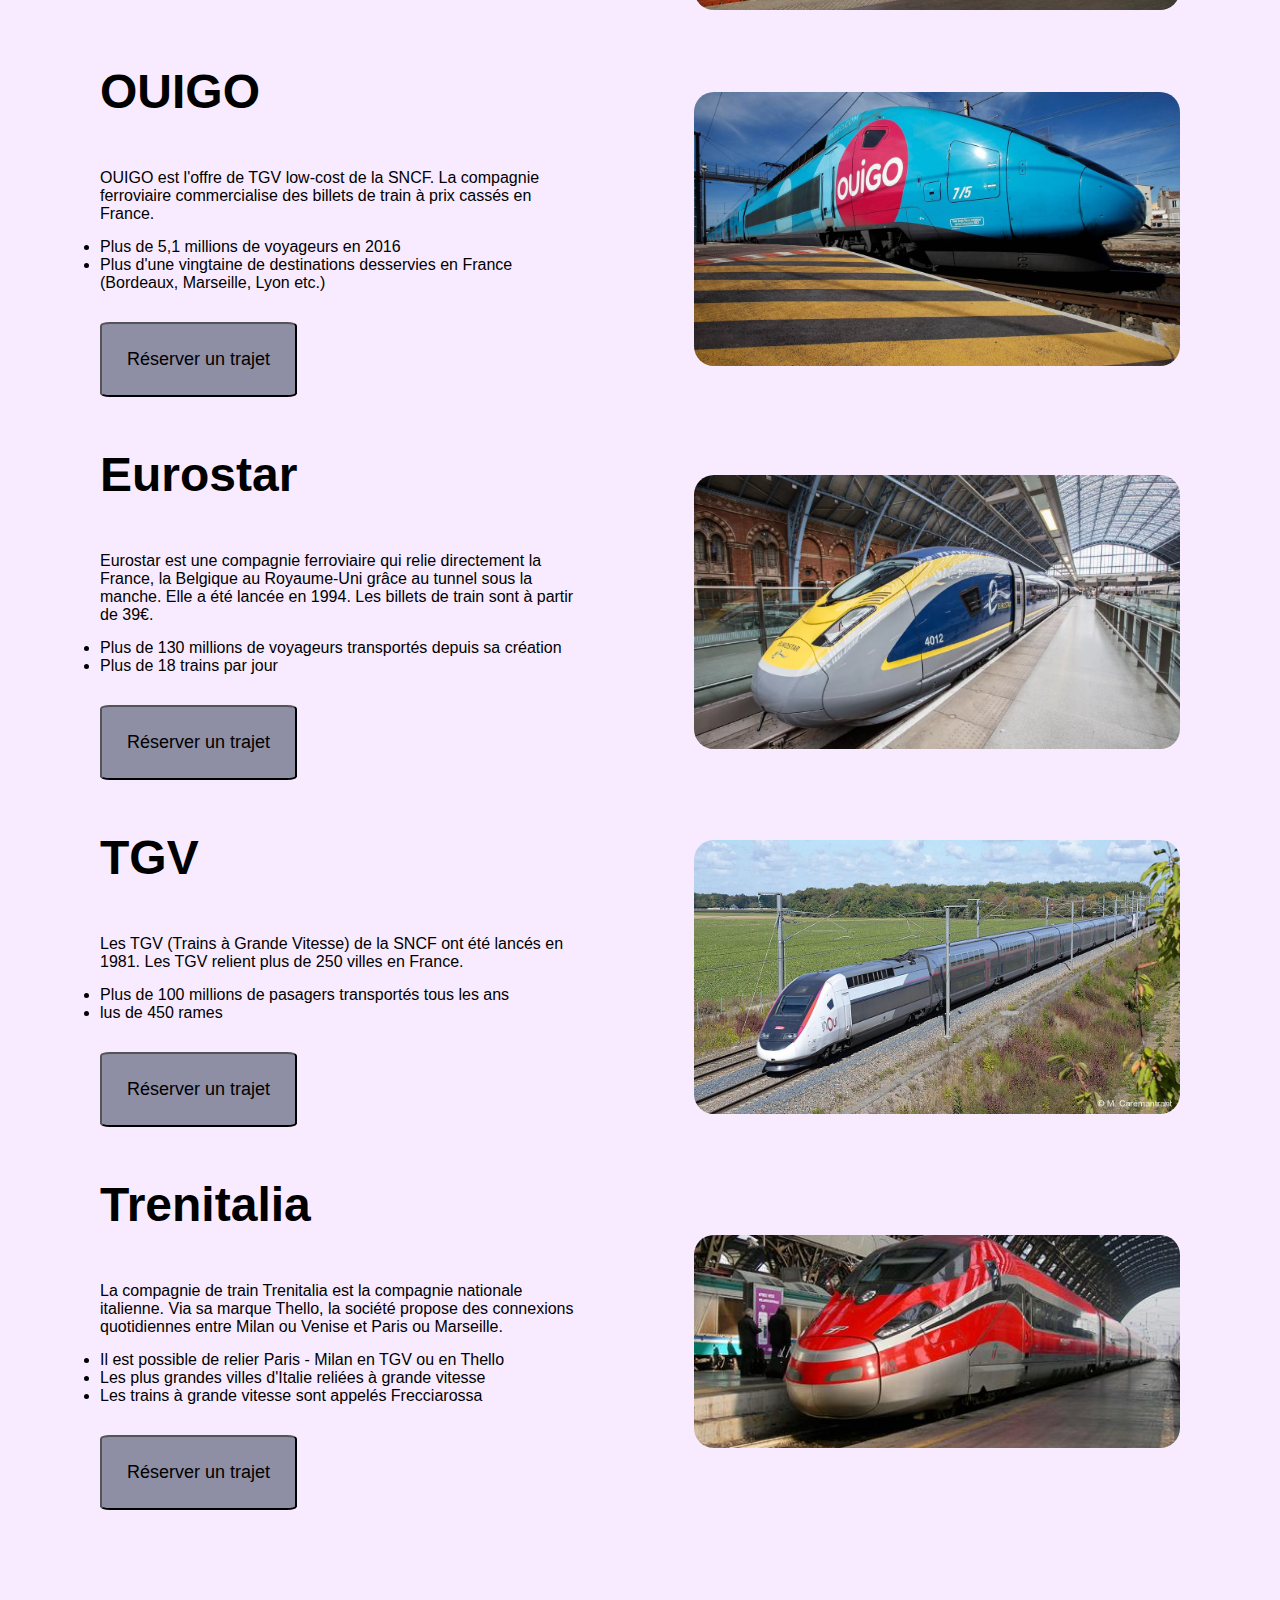
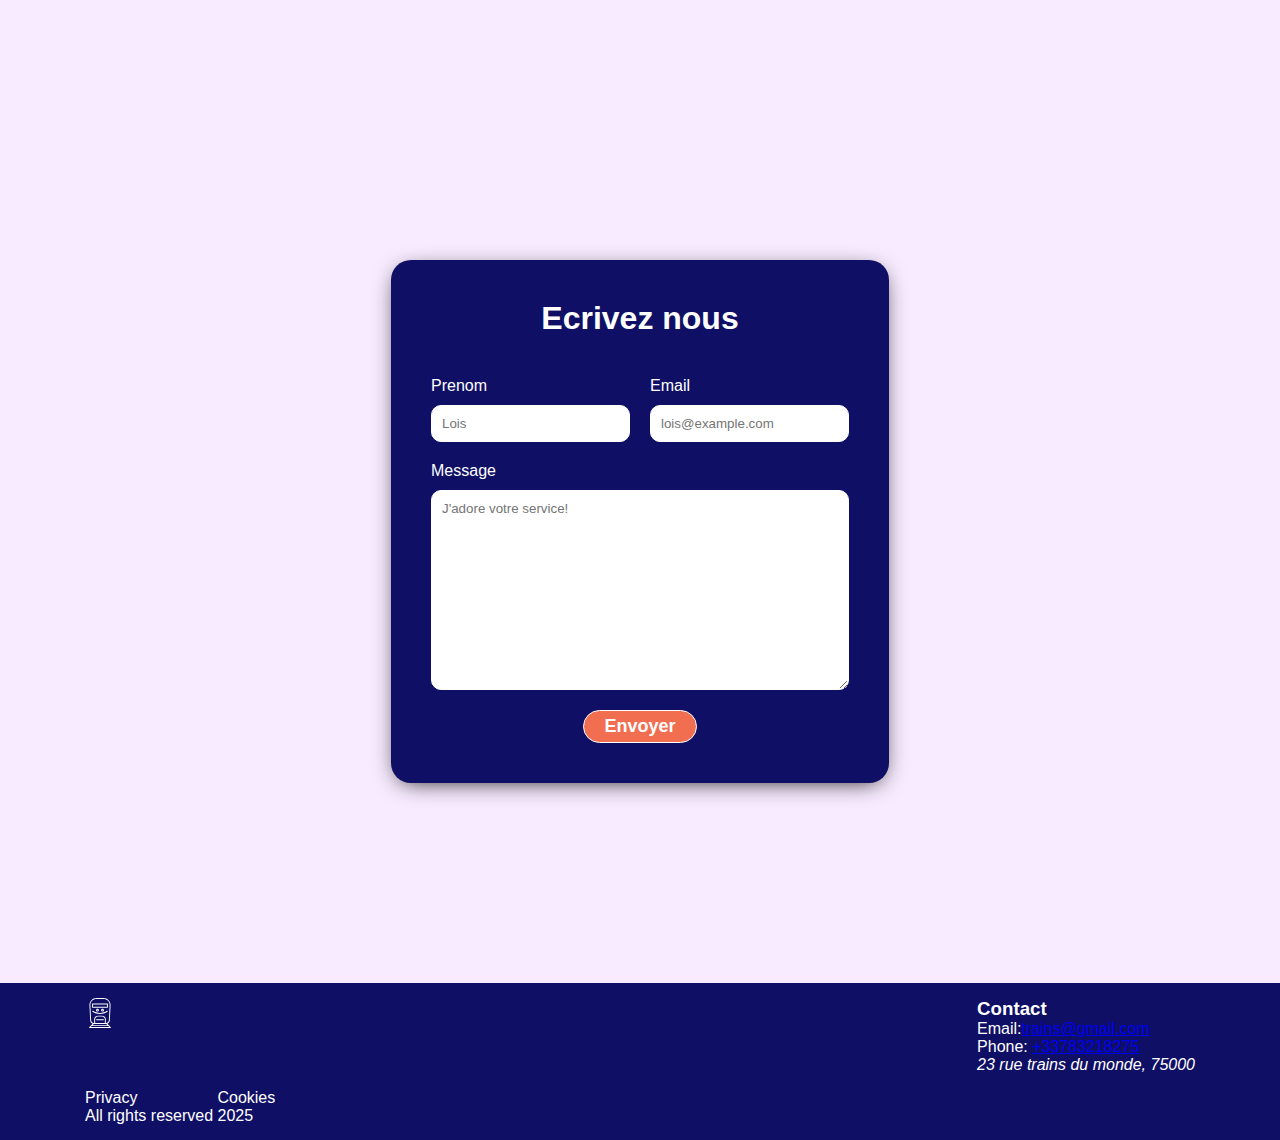
==== commit 5784896a: "modal basic added" ====
--- a/index.html
+++ b/index.html
@@ -88,8 +88,12 @@
                             />
                         </div>
                         <div class="reservation__btns">
-                            <button type="submit" class="btn">Search</button>
-                            <a class="btn" id="reset">Reset</a>
+                            <button type="submit" class="btn btn-sec">
+                                Search
+                            </button>
+                            <a class="btn btn-sec btn-border" id="reset"
+                                >Reset</a
+                            >
                         </div>
                     </form>
                     <div class="reservation__results hidden"></div>
@@ -97,172 +101,222 @@
             </section>
 
             <section class="partners">
-                <div class="sncf">
-                    <div class="col">
-                        <h1>SNCF</h1>
-                        <p>
-                            La SNCF (Société nationale des chemins de fer
-                            français)est une entreprise ferroviaire française
-                            publique qui a été lancée en 1938. Elle propose des
-                            billets de train pour voyager en France et en Europe
-                            également.
-                        </p>
-                        <ul>
-                            <li>Plus de 15 000 trains</li>
-                            <li>
-                                Plus de 5 millions de passagers transportés
-                                chaque jour
-                            </li>
-                        </ul>
-                        <input
-                            class="reserved"
-                            type="button"
-                            value="Réserver un trajet"
-                        />
-                    </div>
-                    <div class="col">
-                        <img src="./img/trains.jpg" alt="Train SNCF" />
+                <div class="container">
+                    <div class="sncf">
+                        <div class="col">
+                            <h1>SNCF</h1>
+                            <p>
+                                La SNCF (Société nationale des chemins de fer
+                                français)est une entreprise ferroviaire
+                                française publique qui a été lancée en 1938.
+                                Elle propose des billets de train pour voyager
+                                en France et en Europe également.
+                            </p>
+                            <ul>
+                                <li>Plus de 15 000 trains</li>
+                                <li>
+                                    Plus de 5 millions de passagers transportés
+                                    chaque jour
+                                </li>
+                            </ul>
+                            <input
+                                class="reserved"
+                                type="button"
+                                value="Réserver un trajet"
+                            />
+                        </div>
+                        <div class="col">
+                            <img src="./img/trains.jpg" alt="Train SNCF" />
+                        </div>
+                    </div>
+                    <div class="thalys">
+                        <div class="col">
+                            <h1>THALYS</h1>
+                            <p>
+                                Thalys est une compagnie ferroviaire qui propose
+                                des billets de train entre la France, la
+                                Belgique, l'Allemagne ainsi que les Pays-Bas.
+                            </p>
+                            <ul>
+                                <li>Plus de 6 millions de passagers par an</li>
+                                <li>Plus de 800 km de rails</li>
+                            </ul>
+                            <input
+                                class="reserved"
+                                type="button"
+                                value="Réserver un trajet"
+                            />
+                        </div>
+
+                        <div class="col">
+                            <img src="./img/thalys.jpeg" alt="Train Thalys" />
+                        </div>
+                    </div>
+                    <div class="ouigo">
+                        <div class="col">
+                            <h1>OUIGO</h1>
+                            <p>
+                                OUIGO est l'offre de TGV low-cost de la SNCF. La
+                                compagnie ferroviaire commercialise des billets
+                                de train à prix cassés en France.
+                            </p>
+                            <ul>
+                                <li>
+                                    Plus de 5,1 millions de voyageurs en 2016
+                                </li>
+                                <li>
+                                    Plus d'une vingtaine de destinations
+                                    desservies en France (Bordeaux, Marseille,
+                                    Lyon etc.)
+                                </li>
+                            </ul>
+                            <input
+                                class="reserved"
+                                type="button"
+                                value="Réserver un trajet"
+                            />
+                        </div>
+                        <div class="col">
+                            <img src="./img/ouigo.jpeg" alt="Train OUIGO" />
+                        </div>
+                    </div>
+
+                    <div class="eurostar">
+                        <div class="col">
+                            <h1>Eurostar</h1>
+                            <p>
+                                Eurostar est une compagnie ferroviaire qui relie
+                                directement la France, la Belgique au
+                                Royaume-Uni grâce au tunnel sous la manche. Elle
+                                a été lancée en 1994. Les billets de train sont
+                                à partir de 39€.
+                            </p>
+                            <ul>
+                                <li>
+                                    Plus de 130 millions de voyageurs
+                                    transportés depuis sa création
+                                </li>
+                                <li>Plus de 18 trains par jour</li>
+                            </ul>
+                            <input
+                                class="reserved"
+                                type="button"
+                                value="Réserver un trajet"
+                            />
+                        </div>
+                        <div class="col">
+                            <img
+                                src="./img/eurostar.png"
+                                alt="Train eurostar"
+                            />
+                        </div>
+                    </div>
+
+                    <div class="tgv">
+                        <div class="col">
+                            <h1>TGV</h1>
+                            <p>
+                                Les TGV (Trains à Grande Vitesse) de la SNCF ont
+                                été lancés en 1981. Les TGV relient plus de 250
+                                villes en France.
+                            </p>
+                            <ul>
+                                <li>
+                                    Plus de 100 millions de pasagers transportés
+                                    tous les ans
+                                </li>
+                                <li>lus de 450 rames</li>
+                            </ul>
+                            <input
+                                class="reserved"
+                                type="button"
+                                value="Réserver un trajet"
+                            />
+                        </div>
+
+                        <div class="col">
+                            <img src="./img/TGV.jpeg" alt="Train TGV" />
+                        </div>
+                    </div>
+
+                    <div class="trenitalia">
+                        <div class="col">
+                            <h1>Trenitalia</h1>
+                            <p>
+                                La compagnie de train Trenitalia est la
+                                compagnie nationale italienne. Via sa marque
+                                Thello, la société propose des connexions
+                                quotidiennes entre Milan ou Venise et Paris ou
+                                Marseille.
+                            </p>
+                            <ul>
+                                <li>
+                                    Il est possible de relier Paris - Milan en
+                                    TGV ou en Thello
+                                </li>
+                                <li>
+                                    Les plus grandes villes d'Italie reliées à
+                                    grande vitesse
+                                </li>
+                                <li>
+                                    Les trains à grande vitesse sont appelés
+                                    Frecciarossa
+                                </li>
+                            </ul>
+                            <input
+                                class="reserved"
+                                type="button"
+                                value="Réserver un trajet"
+                            />
+                        </div>
+
+                        <div class="col">
+                            <img
+                                src="./img/trenitalia.jpeg"
+                                alt="Train Tenitalia"
+                            />
+                        </div>
                     </div>
                 </div>
-
-                <div class="thalys">
-                    <div class="col">
-                        <h1>THALYS</h1>
-                        <p>
-                            Thalys est une compagnie ferroviaire qui propose des
-                            billets de train entre la France, la Belgique,
-                            l'Allemagne ainsi que les Pays-Bas.
-                        </p>
-                        <ul>
-                            <li>Plus de 6 millions de passagers par an</li>
-                            <li>Plus de 800 km de rails</li>
-                        </ul>
-                        <input
-                            class="reserved"
-                            type="button"
-                            value="Réserver un trajet"
-                        />
-                    </div>
-
-                    <div class="col">
-                        <img src="./img/thalys.jpeg" alt="Train Thalys" />
-                    </div>
-                </div>
-                <div class="ouigo">
-                    <div class="col">
-                        <h1>OUIGO</h1>
-                        <p>
-                            OUIGO est l'offre de TGV low-cost de la SNCF. La
-                            compagnie ferroviaire commercialise des billets de
-                            train à prix cassés en France.
-                        </p>
-                        <ul>
-                            <li>Plus de 5,1 millions de voyageurs en 2016</li>
-                            <li>
-                                Plus d'une vingtaine de destinations desservies
-                                en France (Bordeaux, Marseille, Lyon etc.)
-                            </li>
-                        </ul>
-                        <input
-                            class="reserved"
-                            type="button"
-                            value="Réserver un trajet"
-                        />
-                    </div>
-                    <div class="col">
-                        <img src="./img/ouigo.jpeg" alt="Train OUIGO" />
-                    </div>
-                </div>
-
-                <div class="eurostar">
-                    <div class="col">
-                        <h1>Eurostar</h1>
-                        <p>
-                            Eurostar est une compagnie ferroviaire qui relie
-                            directement la France, la Belgique au Royaume-Uni
-                            grâce au tunnel sous la manche. Elle a été lancée en
-                            1994. Les billets de train sont à partir de 39€.
-                        </p>
-                        <ul>
-                            <li>
-                                Plus de 130 millions de voyageurs transportés
-                                depuis sa création
-                            </li>
-                            <li>Plus de 18 trains par jour</li>
-                        </ul>
-                        <input
-                            class="reserved"
-                            type="button"
-                            value="Réserver un trajet"
-                        />
-                    </div>
-                    <div class="col">
-                        <img src="./img/eurostar.png" alt="Train eurostar" />
-                    </div>
-                </div>
-
-                <div class="tgv">
-                    <div class="col">
-                        <h1>TGV</h1>
-                        <p>
-                            Les TGV (Trains à Grande Vitesse) de la SNCF ont été
-                            lancés en 1981. Les TGV relient plus de 250 villes
-                            en France.
-                        </p>
-                        <ul>
-                            <li>
-                                Plus de 100 millions de pasagers transportés
-                                tous les ans
-                            </li>
-                            <li>lus de 450 rames</li>
-                        </ul>
-                        <input
-                            class="reserved"
-                            type="button"
-                            value="Réserver un trajet"
-                        />
-                    </div>
-
-                    <div class="col">
-                        <img src="./img/TGV.jpeg" alt="Train TGV" />
-                    </div>
-                </div>
-
-                <div class="trenitalia">
-                    <div class="col">
-                        <h1>Trenitalia</h1>
-                        <p>
-                            La compagnie de train Trenitalia est la compagnie
-                            nationale italienne. Via sa marque Thello, la
-                            société propose des connexions quotidiennes entre
-                            Milan ou Venise et Paris ou Marseille.
-                        </p>
-                        <ul>
-                            <li>
-                                Il est possible de relier Paris - Milan en TGV
-                                ou en Thello
-                            </li>
-                            <li>
-                                Les plus grandes villes d'Italie reliées à
-                                grande vitesse
-                            </li>
-                            <li>
-                                Les trains à grande vitesse sont appelés
-                                Frecciarossa
-                            </li>
-                        </ul>
-                        <input
-                            class="reserved"
-                            type="button"
-                            value="Réserver un trajet"
-                        />
-                    </div>
-
-                    <div class="col">
-                        <img
-                            src="./img/trenitalia.jpeg"
-                            alt="Train Tenitalia"
-                        />
+            </section>
+
+            <section class="contact">
+                <div class="container">
+                    <div class="form__wrap">
+                        <h2>Ecrivez nous</h2>
+                        <form class="contact__form">
+                            <div class="form__row">
+                                <div class="form__input">
+                                    <label for="name"> Prenom </label>
+                                    <input
+                                        type="text"
+                                        placeholder="Lois"
+                                        id="email"
+                                    />
+                                </div>
+                                <div class="form__input">
+                                    <label for="email"> Email </label>
+                                    <input
+                                        type="email"
+                                        placeholder="lois@example.com"
+                                        id="email"
+                                    />
+                                </div>
+                            </div>
+                            <div class="form__input">
+                                <label for="message"> Message </label>
+                                <textarea
+                                    name="message"
+                                    id="message"
+                                    cols="30"
+                                    rows="10"
+                                    placeholder="J'adore votre service!"
+                                ></textarea>
+                            </div>
+                            <button type="submit" class="btn btn-sec">
+                                Envoyer
+                            </button>
+                        </form>
                     </div>
                 </div>
             </section>
@@ -309,5 +363,13 @@
             </footer>
         </main>
     </body>
+
+
+    <div class="modal">
+        <!-- Faire un btn la pour fermer le modal -->
+        <h1>SNCF</h1>
+        <p>Cool!</p>
+    </div>
+
     <script src="./main.js" type="module"></script>
 </html>
--- a/style.css
+++ b/style.css
@@ -29,6 +29,17 @@
     margin: 0 auto;
 }
 
+.btn {
+    background: var(--primary-color);
+    color: #fff;
+    padding: 5px 20px;
+    border: none;
+    border-radius: 20px;
+    cursor: pointer;
+    font-weight: 600;
+    text-decoration: none;
+}
+
 .sncf {
     max-width: 1140px;
     padding: 0 15px;
@@ -74,7 +85,6 @@
 header {
     height: 60px;
     background: var(--primary-color);
-    
 }
 
 header .container {
@@ -82,7 +92,6 @@
     align-items: center;
     justify-content: space-between;
     height: 100%;
-    
 }
 
 nav ul {
@@ -95,7 +104,6 @@
 nav a {
     color: #fff;
     text-decoration: none;
-    
 }
 
 nav a:hover {
@@ -142,7 +150,7 @@
     margin-top: 10px;
 }
 
-.reservation .btn {
+.btn-sec {
     border: 1px solid #fff;
     padding: 5px 20px;
     background: var(--add-color);
@@ -195,17 +203,6 @@
 
 .hero p {
     margin: 10px 0;
-}
-
-.btn {
-    background: var(--primary-color);
-    color: #fff;
-    padding: 5px 20px;
-    border: none;
-    border-radius: 20px;
-    cursor: pointer;
-    font-weight: 600;
-    text-decoration: none;
 }
 
 .hero .col {
@@ -349,7 +346,7 @@
     text-align: center;
 }
 
-.reservation__btns .btn:last-child {
+.btn-border {
     background: transparent;
 }
 
@@ -357,9 +354,88 @@
     gap: 50px;
     left: 500px;
     color: #fff;
-   /* transform: translateX(-50%); */
+    /* transform: translateX(-50%); */
     z-index: 1;
     display: flex;
     width: 50%;
 }
 
+.contact {
+    padding-bottom: 200px;
+}
+
+.contact .container {
+    display: flex;
+    justify-content: center;
+}
+
+.contact h2 {
+    font-size: 32px;
+    margin-bottom: 20px;
+}
+
+.form__wrap {
+    margin: 0 auto;
+    background: var(--primary-color);
+    color: #fff;
+    display: inline-flex;
+    flex-direction: column;
+    justify-content: center;
+    align-items: center;
+    padding: 40px;
+    border-radius: 20px;
+    -webkit-box-shadow: 0px 5px 24px -8px #000000;
+    box-shadow: 0px 5px 24px -8px #000000;
+}
+
+.form__row {
+    display: flex;
+    gap: 20px;
+}
+
+.form__input {
+    display: flex;
+    flex-direction: column;
+    gap: 10px;
+    margin-top: 20px;
+}
+
+.form__input input,
+.form__input textarea {
+    padding: 10px;
+    border-radius: 10px;
+    border: 1px solid #fff;
+}
+
+textarea {
+    resize: vertical;
+    min-height: 200px;
+}
+
+.contact form .btn {
+    display: block;
+    margin: 0 auto;
+    margin-top: 20px;
+    font-size: 18px;
+}
+
+.modal {
+    display: none;
+    position: fixed;
+    left: 0;
+    right: 0;
+    top: 0;
+    margin: auto;
+    bottom: 0;
+    z-index: 9999;
+    max-width: 567px;
+    max-height: 320px;
+    background: var(--primary-color);
+    padding: 20px;
+    color: #fff;
+    border-radius: 20px;
+}
+
+.modal.active {
+    display: block;
+}
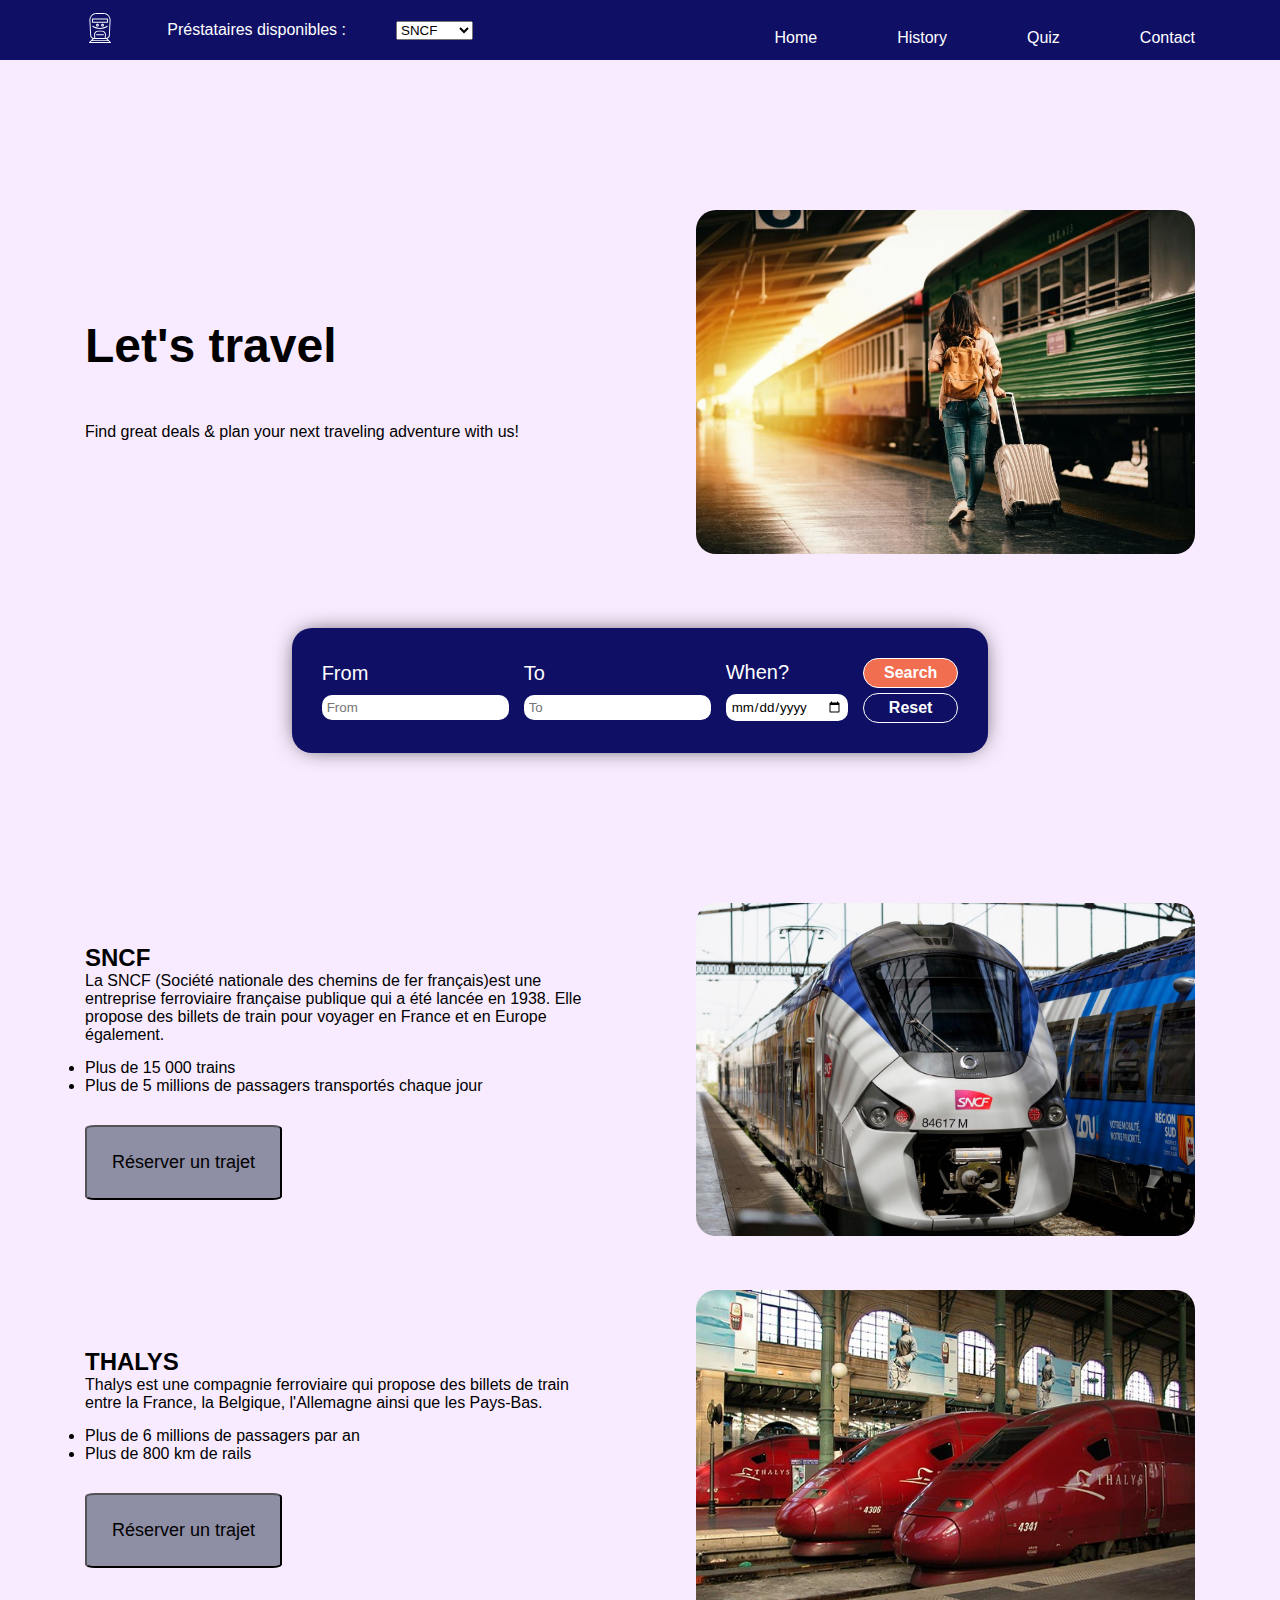
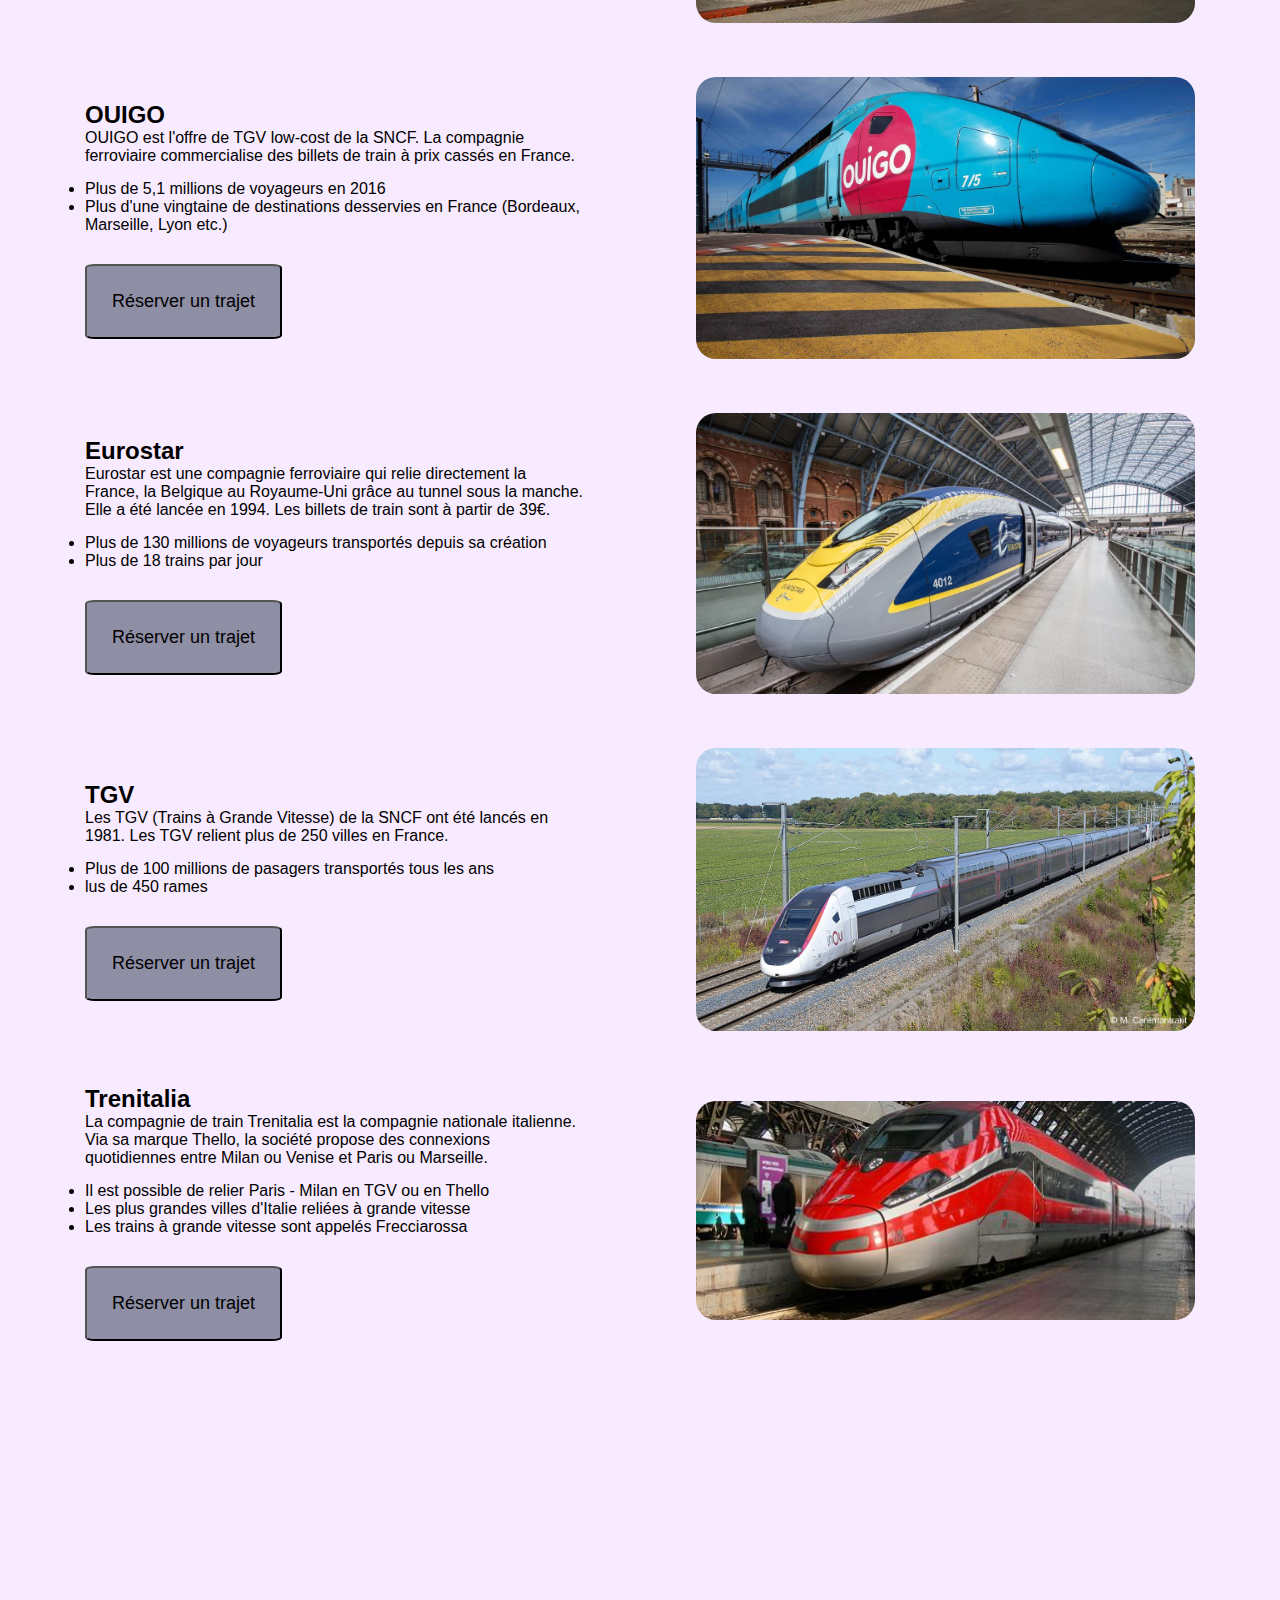
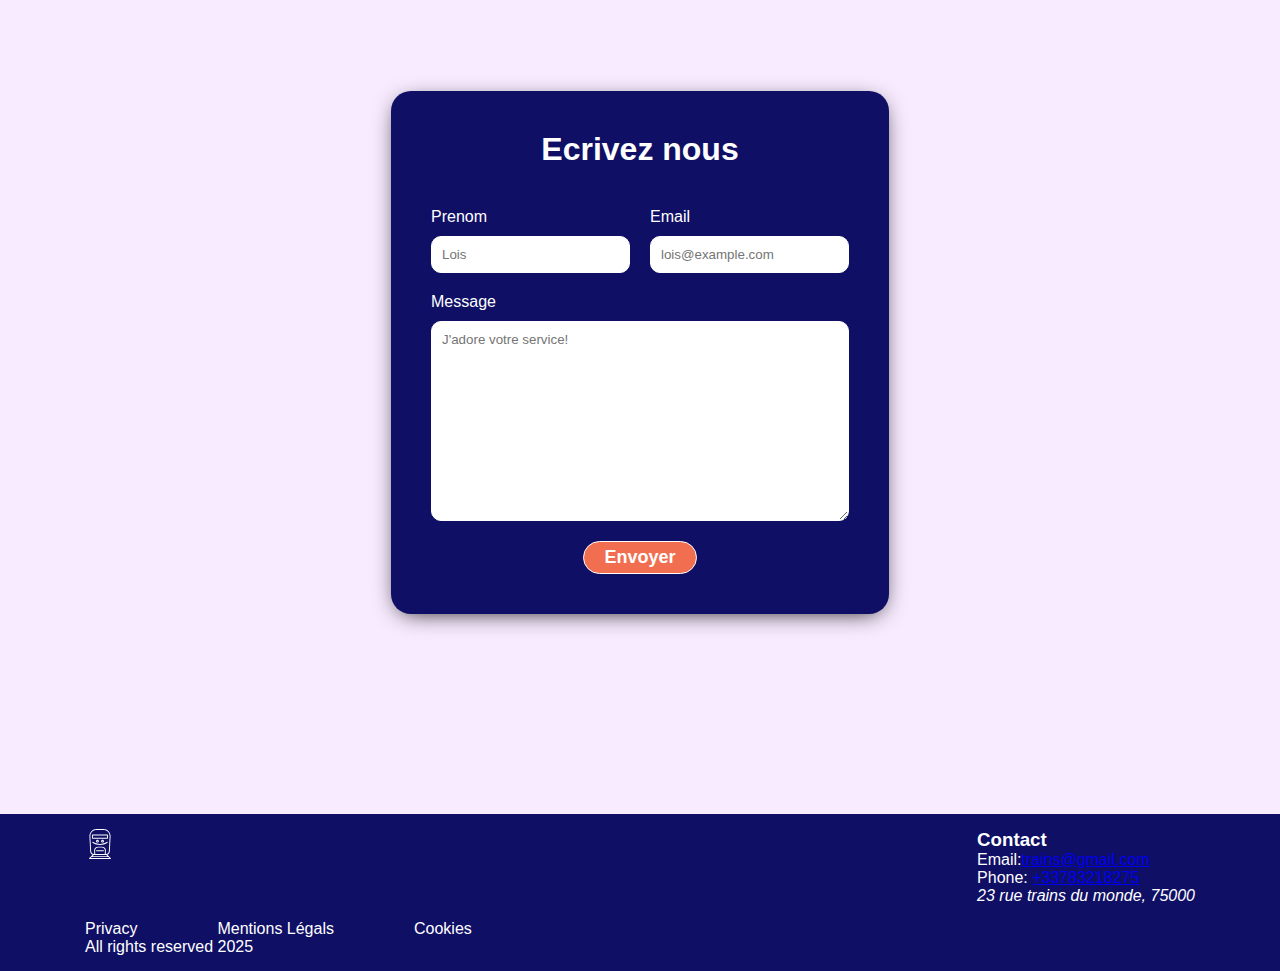
==== commit a32193e9: "Merge remote-tracking branch 'origin/lenny'" ====
--- a/index.html
+++ b/index.html
@@ -98,141 +98,86 @@
                     </form>
                     <div class="reservation__results hidden"></div>
                 </div>
-            </section>
-
-            <section class="partners">
-                <div class="container">
-                    <div class="sncf">
-                        <div class="col">
-                            <h1>SNCF</h1>
-                            <p>
-                                La SNCF (Société nationale des chemins de fer
-                                français)est une entreprise ferroviaire
-                                française publique qui a été lancée en 1938.
-                                Elle propose des billets de train pour voyager
-                                en France et en Europe également.
-                            </p>
-                            <ul>
-                                <li>Plus de 15 000 trains</li>
-                                <li>
-                                    Plus de 5 millions de passagers transportés
-                                    chaque jour
-                                </li>
-                            </ul>
-                            <input
-                                class="reserved"
-                                type="button"
-                                value="Réserver un trajet"
-                            />
-                        </div>
-                        <div class="col">
-                            <img src="./img/trains.jpg" alt="Train SNCF" />
-                        </div>
-                    </div>
-                    <div class="thalys">
-                        <div class="col">
-                            <h1>THALYS</h1>
-                            <p>
-                                Thalys est une compagnie ferroviaire qui propose
-                                des billets de train entre la France, la
-                                Belgique, l'Allemagne ainsi que les Pays-Bas.
-                            </p>
-                            <ul>
-                                <li>Plus de 6 millions de passagers par an</li>
-                                <li>Plus de 800 km de rails</li>
-                            </ul>
-                            <input
-                                class="reserved"
-                                type="button"
-                                value="Réserver un trajet"
-                            />
-                        </div>
-
-                        <div class="col">
-                            <img src="./img/thalys.jpeg" alt="Train Thalys" />
-                        </div>
-                    </div>
-                    <div class="ouigo">
-                        <div class="col">
-                            <h1>OUIGO</h1>
-                            <p>
-                                OUIGO est l'offre de TGV low-cost de la SNCF. La
-                                compagnie ferroviaire commercialise des billets
-                                de train à prix cassés en France.
-                            </p>
-                            <ul>
-                                <li>
-                                    Plus de 5,1 millions de voyageurs en 2016
-                                </li>
-                                <li>
-                                    Plus d'une vingtaine de destinations
-                                    desservies en France (Bordeaux, Marseille,
-                                    Lyon etc.)
-                                </li>
-                            </ul>
-                            <input
-                                class="reserved"
-                                type="button"
-                                value="Réserver un trajet"
-                            />
-                        </div>
-                        <div class="col">
-                            <img src="./img/ouigo.jpeg" alt="Train OUIGO" />
-                        </div>
-                    </div>
-
-                    <div class="eurostar">
-                        <div class="col">
-                            <h1>Eurostar</h1>
-                            <p>
-                                Eurostar est une compagnie ferroviaire qui relie
-                                directement la France, la Belgique au
-                                Royaume-Uni grâce au tunnel sous la manche. Elle
-                                a été lancée en 1994. Les billets de train sont
-                                à partir de 39€.
-                            </p>
-                            <ul>
-                                <li>
-                                    Plus de 130 millions de voyageurs
-                                    transportés depuis sa création
-                                </li>
-                                <li>Plus de 18 trains par jour</li>
-                            </ul>
-                            <input
-                                class="reserved"
-                                type="button"
-                                value="Réserver un trajet"
-                            />
-                        </div>
-                        <div class="col">
-                            <img
-                                src="./img/eurostar.png"
-                                alt="Train eurostar"
-                            />
-                        </div>
-                    </div>
-
-                    <div class="tgv">
-                        <div class="col">
-                            <h1>TGV</h1>
-                            <p>
-                                Les TGV (Trains à Grande Vitesse) de la SNCF ont
-                                été lancés en 1981. Les TGV relient plus de 250
-                                villes en France.
-                            </p>
-                            <ul>
-                                <li>
-                                    Plus de 100 millions de pasagers transportés
-                                    tous les ans
-                                </li>
-                                <li>lus de 450 rames</li>
-                            </ul>
-                            <input
-                                class="reserved"
-                                type="button"
-                                value="Réserver un trajet"
-                            />
-                        </div>
+          </section>
+            
+          <section class="partners">
+            <div class="sncf">
+                    <div class="col">
+
+                      <h2>SNCF</h2>
+                      <p>La SNCF (Société nationale des chemins de fer français)est une entreprise ferroviaire française publique qui a été lancée en 1938. Elle propose des billets de train pour voyager en France et en Europe également.</p>
+                      <ul>
+                          <li>Plus de 15 000 trains</li>
+                          <li>Plus de 5 millions de passagers transportés chaque jour</li>
+                      </ul>
+                      <input class="reserved" type="button" value="Réserver un trajet" />
+
+                  </div>
+                  <div class="col">
+                      <img src="./img/trains.jpg" alt="Train SNCF" />
+                  </div>
+                </div>
+            
+                <div class="thalys">
+                    <div class="col">
+                        <h2>THALYS</h2>
+                        <p>Thalys est une compagnie ferroviaire qui propose des billets de train entre la France, la Belgique, l'Allemagne ainsi que les Pays-Bas.</p>
+                        <ul>
+                            <li>Plus de 6 millions de passagers par an</li>
+                            <li>Plus de 800 km de rails</li>
+                        </ul>
+                        <input class="reserved" type="button" value="Réserver un trajet" />
+                    </div>
+
+                    <div class="col">
+                        <img src="./img/thalys.jpeg" alt="Train Thalys" />
+                    </div>
+                </div>          
+                <div class="ouigo">
+                    <div class="col">
+                        <h2>OUIGO</h2>
+                        <p>OUIGO est l'offre de TGV low-cost de la SNCF. La compagnie ferroviaire commercialise des billets de train à prix cassés en France.</p>
+                        <ul>
+                            <li>Plus de 5,1 millions de voyageurs en 2016</li>
+                            <li>
+                                Plus d'une vingtaine de destinations desservies en France (Bordeaux, Marseille, Lyon etc.)</li>
+                        </ul>
+                        <input class="reserved" type="button" value="Réserver un trajet" />
+                    </div>
+                    <div class="col">
+                        <img src="./img/ouigo.jpeg" alt="Train OUIGO" />
+                    </div>
+                </div>
+            
+                <div class="eurostar">
+                    <div class="col">
+                        <h2>Eurostar</h2>
+                        <p>Eurostar est une compagnie ferroviaire qui relie directement la France, la Belgique au Royaume-Uni grâce au tunnel sous la manche. Elle a été lancée en 1994. Les billets de train sont à partir de 39€.
+                        </p>
+                        <ul>
+                            <li>Plus de 130 millions de voyageurs transportés depuis sa création</li>
+                            <li>Plus de 18 trains par jour</li>
+                        </ul>
+                        <input class="reserved" type="button" value="Réserver un trajet" />
+                    </div>
+                    <div class="col">
+                        <img src="./img/eurostar.png" alt="Train eurostar" />
+                    </div>
+                </div>
+            
+            
+            
+                <div class="tgv">
+                    <div class="col">
+                        <h2>TGV</h2>
+                        <p>Les TGV (Trains à Grande Vitesse) de la SNCF ont été lancés en 1981. Les TGV relient plus de 250 villes en France.
+                        </p>
+                        <ul>
+                            <li>Plus de 100 millions de pasagers transportés tous les ans</li>
+                            <li>lus de 450 rames</li>
+                        </ul>
+                        <input class="reserved" type="button" value="Réserver un trajet" />
+                    </div>
 
                         <div class="col">
                             <img src="./img/TGV.jpeg" alt="Train TGV" />
@@ -241,7 +186,7 @@
 
                     <div class="trenitalia">
                         <div class="col">
-                            <h1>Trenitalia</h1>
+                            <h2>Trenitalia</h2>
                             <p>
                                 La compagnie de train Trenitalia est la
                                 compagnie nationale italienne. Via sa marque
@@ -353,6 +298,9 @@
                                     <a href="#">Privacy</a>
                                 </li>
                                 <li>
+                                    <a href="mentionslegals.html">Mentions Légals</a>
+                                </li>
+                                <li>
                                     <a href="#">Cookies</a>
                                 </li>
                             </ul>
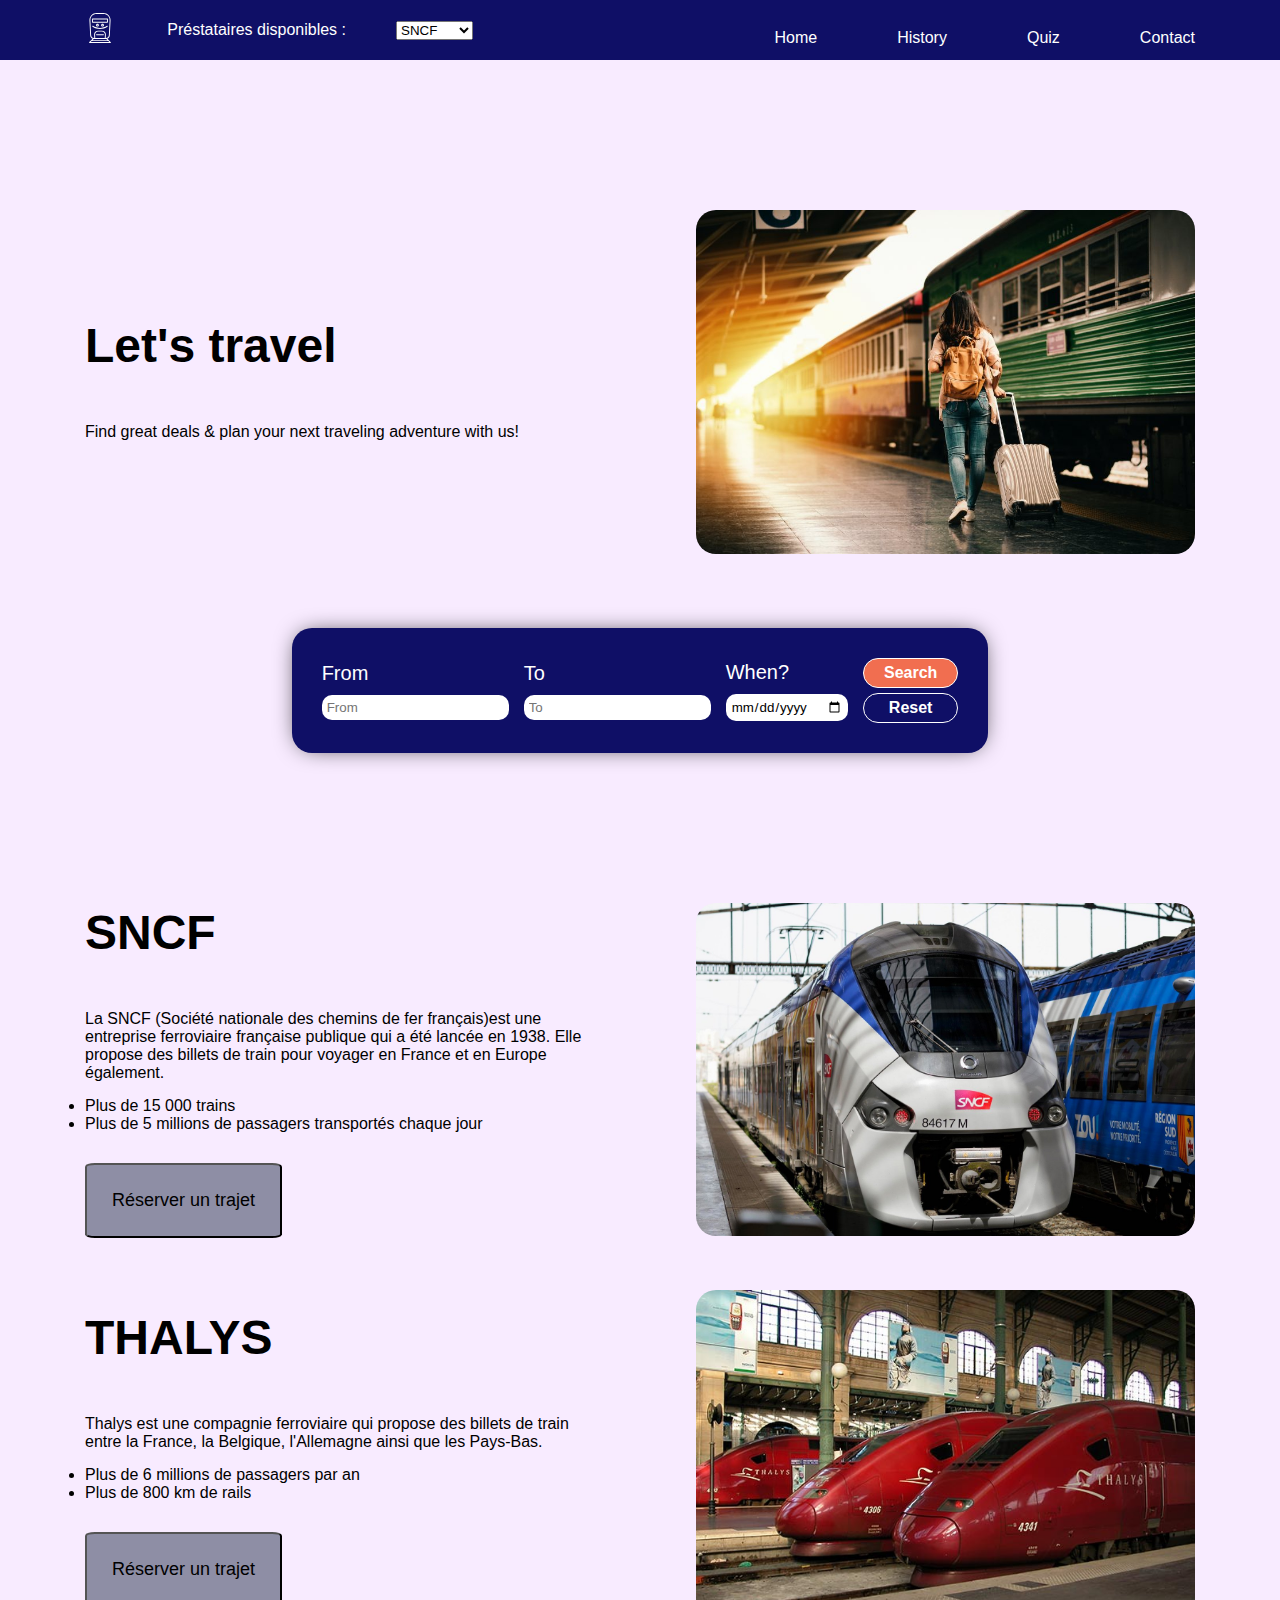
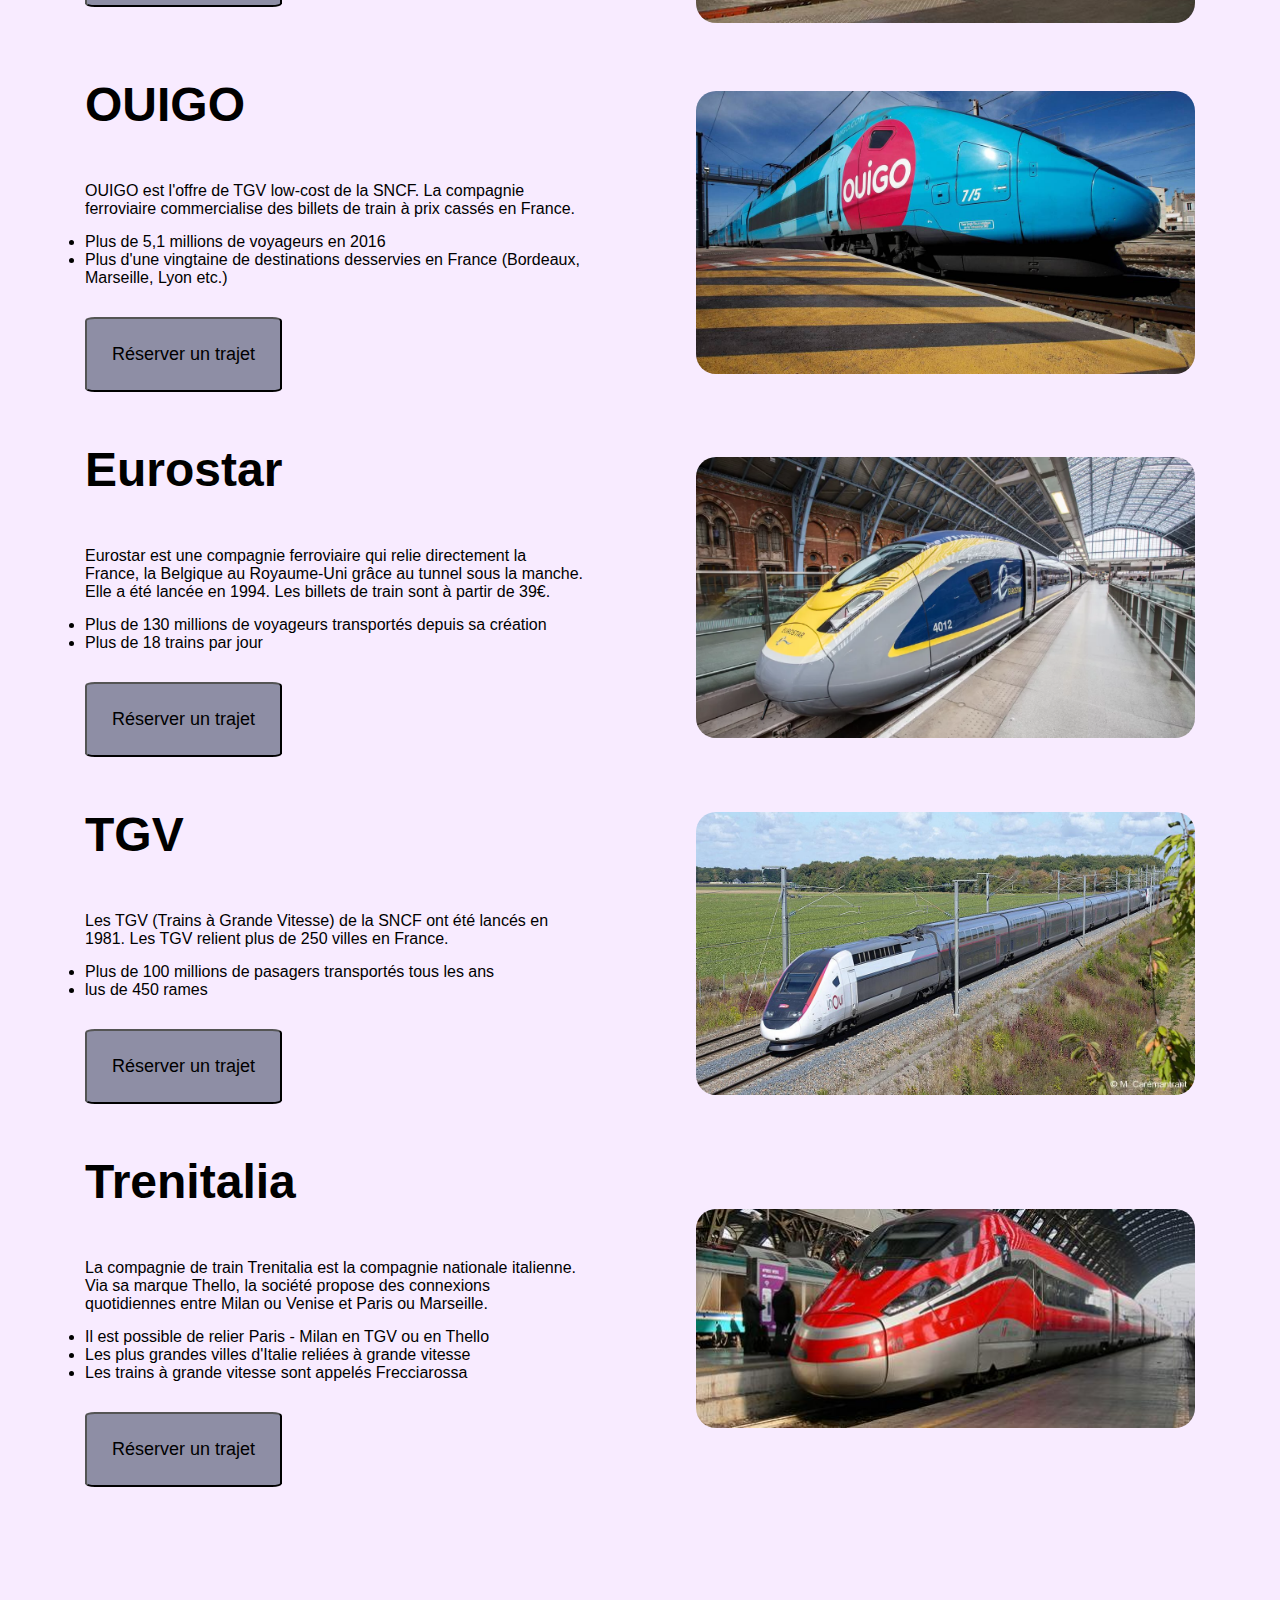
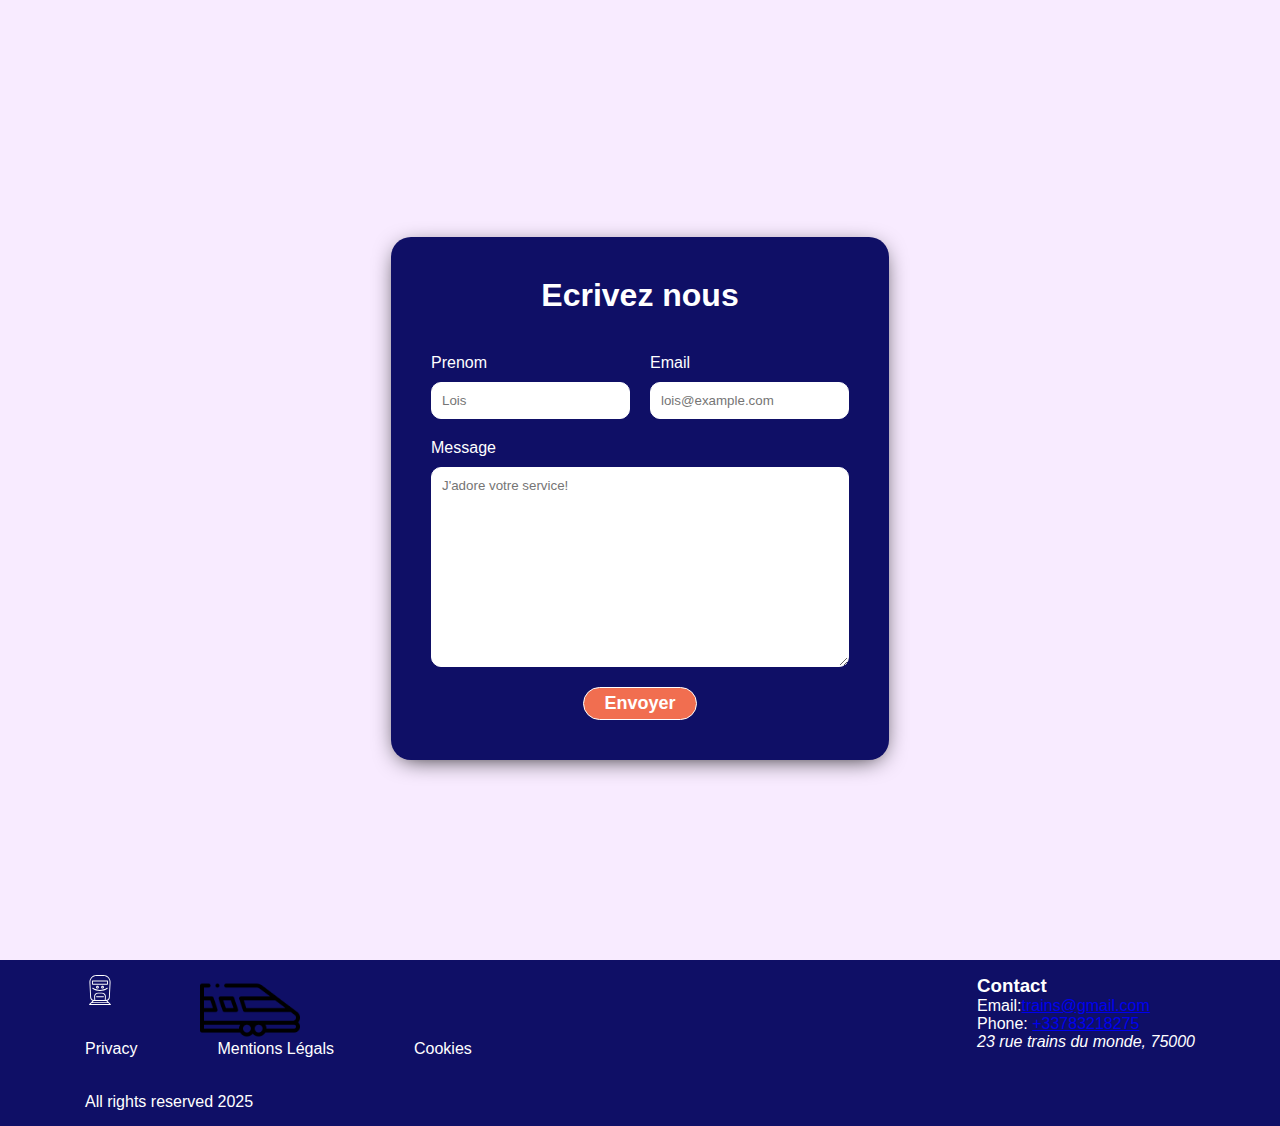
==== commit 1f6c7b94: "Bonjour" ====
--- a/index.html
+++ b/index.html
@@ -265,6 +265,10 @@
                     </div>
                 </div>
             </section>
+            <img class="boutonScrolling"
+                    src="./img/boutonScrolling1.png"
+                    alt="boutonScrolling">
+            </a>
 
             <footer>
                 <div class="container">
--- a/style.css
+++ b/style.css
@@ -201,6 +201,11 @@
     margin-bottom: 50px;
 }
 
+h2 {
+    font-size: 48px;
+    margin-bottom: 50px;
+}
+
 .hero p {
     margin: 10px 0;
 }
@@ -275,6 +280,13 @@
     background: var(--primary-color);
     padding: 15px 0;
     color: #fff;
+}
+
+footer nav ul {
+    
+        margin-bottom: 35px;
+        margin-top: -11px;
+    
 }
 
 .history figure img {
@@ -439,3 +451,11 @@
 .modal.active {
     display: block;
 }
+
+.boutonScrolling {
+    width: 100px;
+    height: 100px;
+    display: flex;
+    position: absolute;
+    left: 200px;
+}
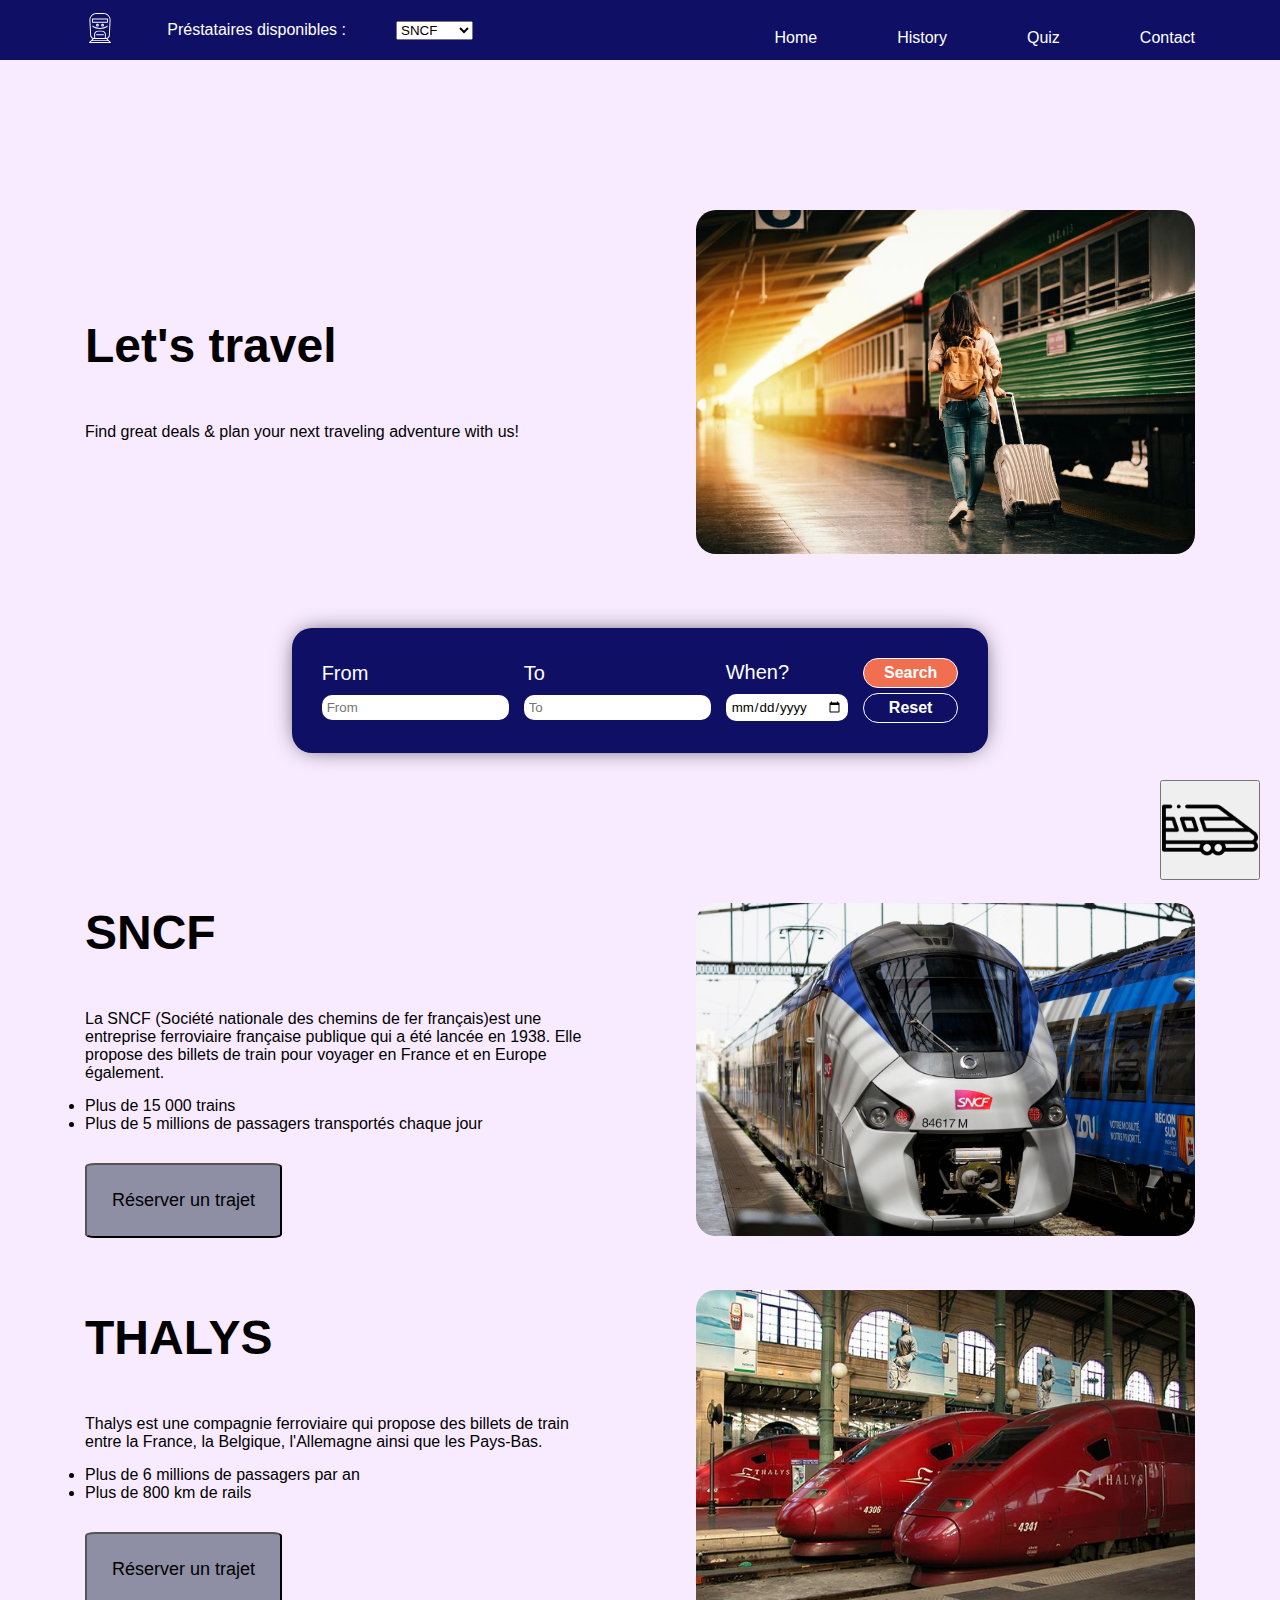
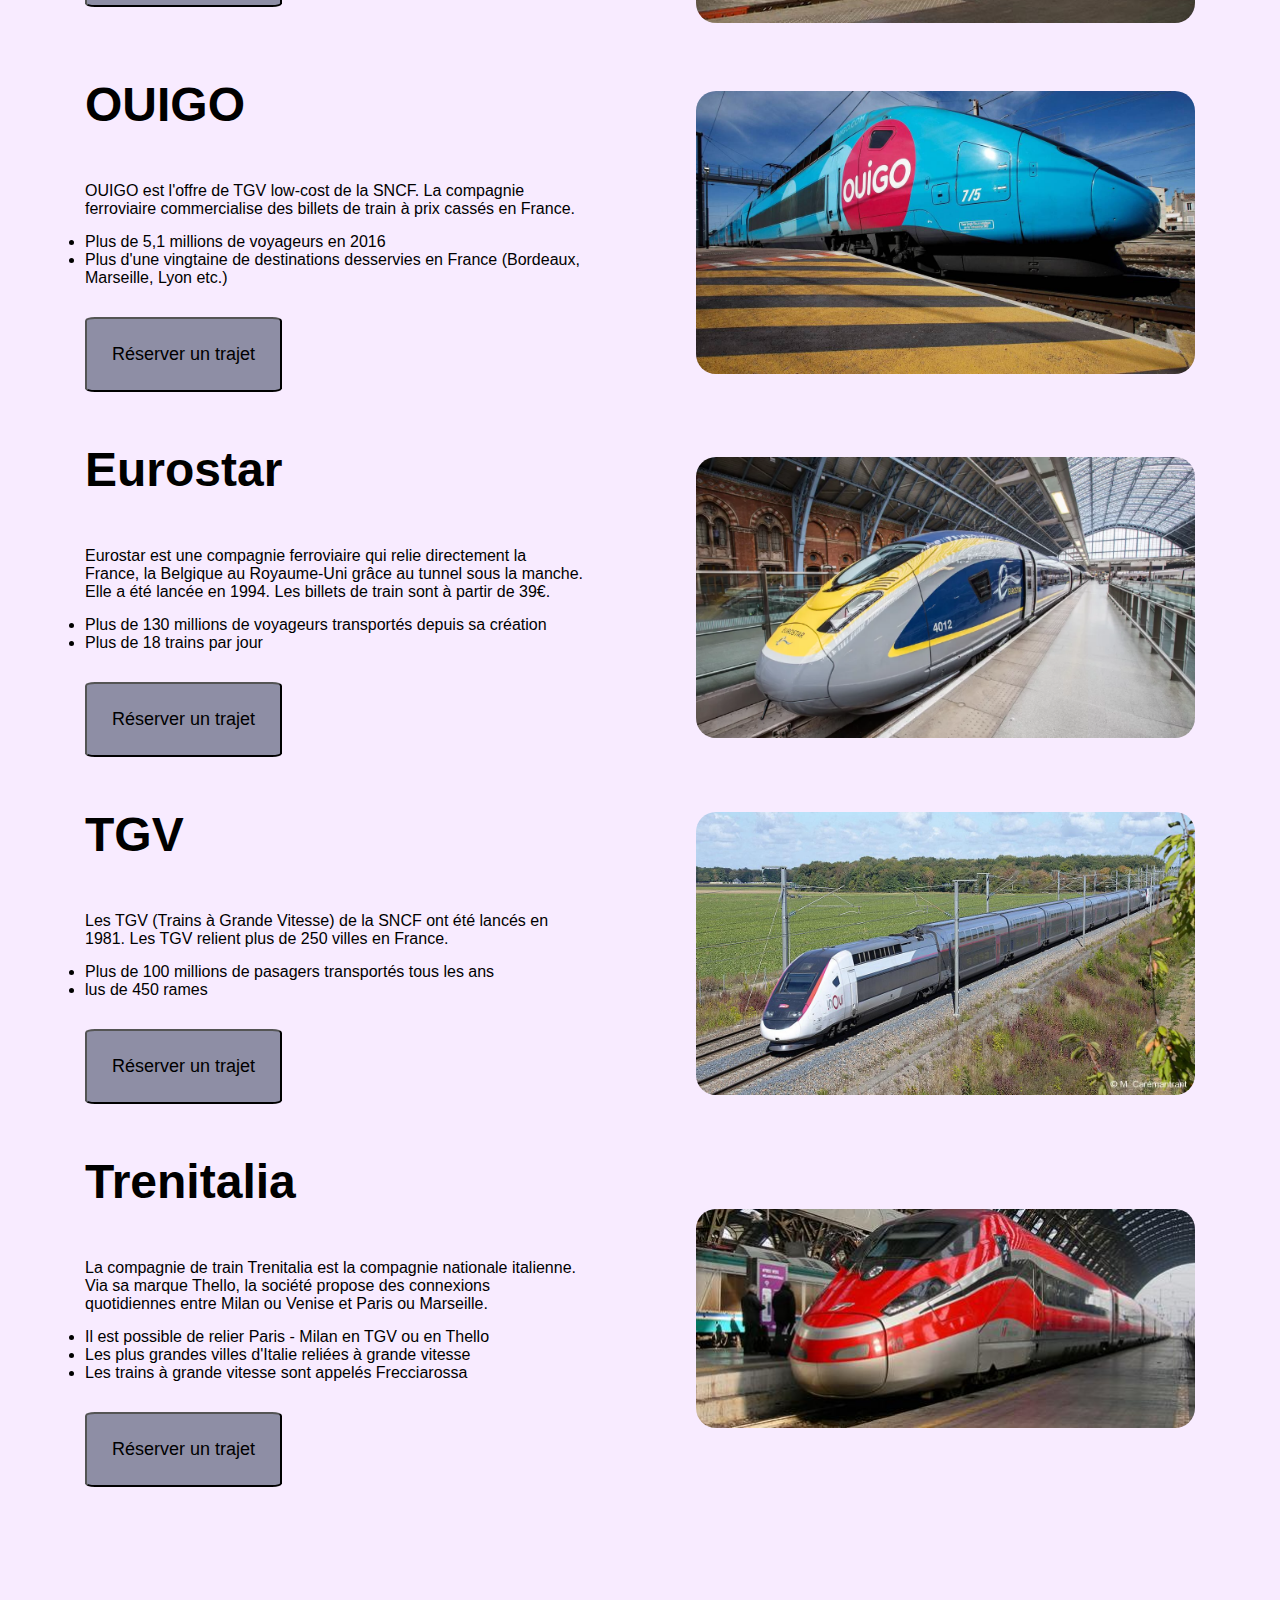
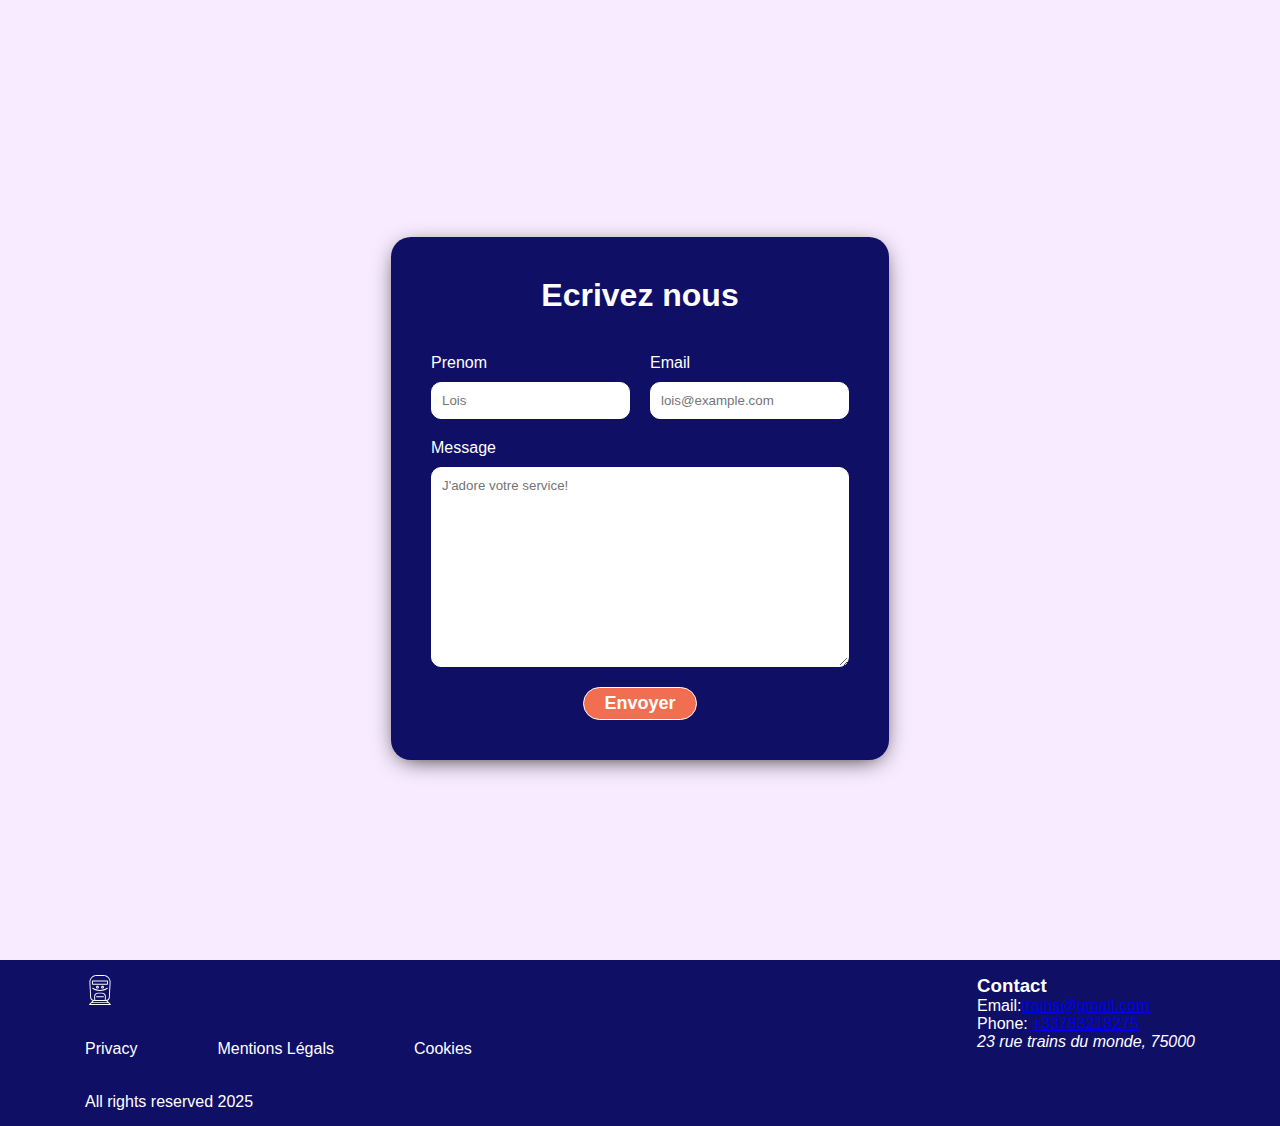
==== commit 88893e40: "Icone scrolling top" ====
--- a/index.html
+++ b/index.html
@@ -265,11 +265,15 @@
                     </div>
                 </div>
             </section>
-            <img class="boutonScrolling"
+            <button class="boutonScrolling">
+                <img 
                     src="./img/boutonScrolling1.png"
-                    alt="boutonScrolling">
-            </a>
-
+                    alt="boutonScrolling"/>
+                    <img  class="hover"
+                    src="./img/boutonScrolling2.png"
+                    alt="boutonScrolling"/>
+            </button>
+           
             <footer>
                 <div class="container">
                     <div class="footer__top">
--- a/style.css
+++ b/style.css
@@ -456,6 +456,11 @@
     width: 100px;
     height: 100px;
     display: flex;
-    position: absolute;
-    left: 200px;
-}
+    position: fixed;
+    right: 20px;
+    bottom: 20px;
+}
+
+.hover{
+    opacity: 0;
+}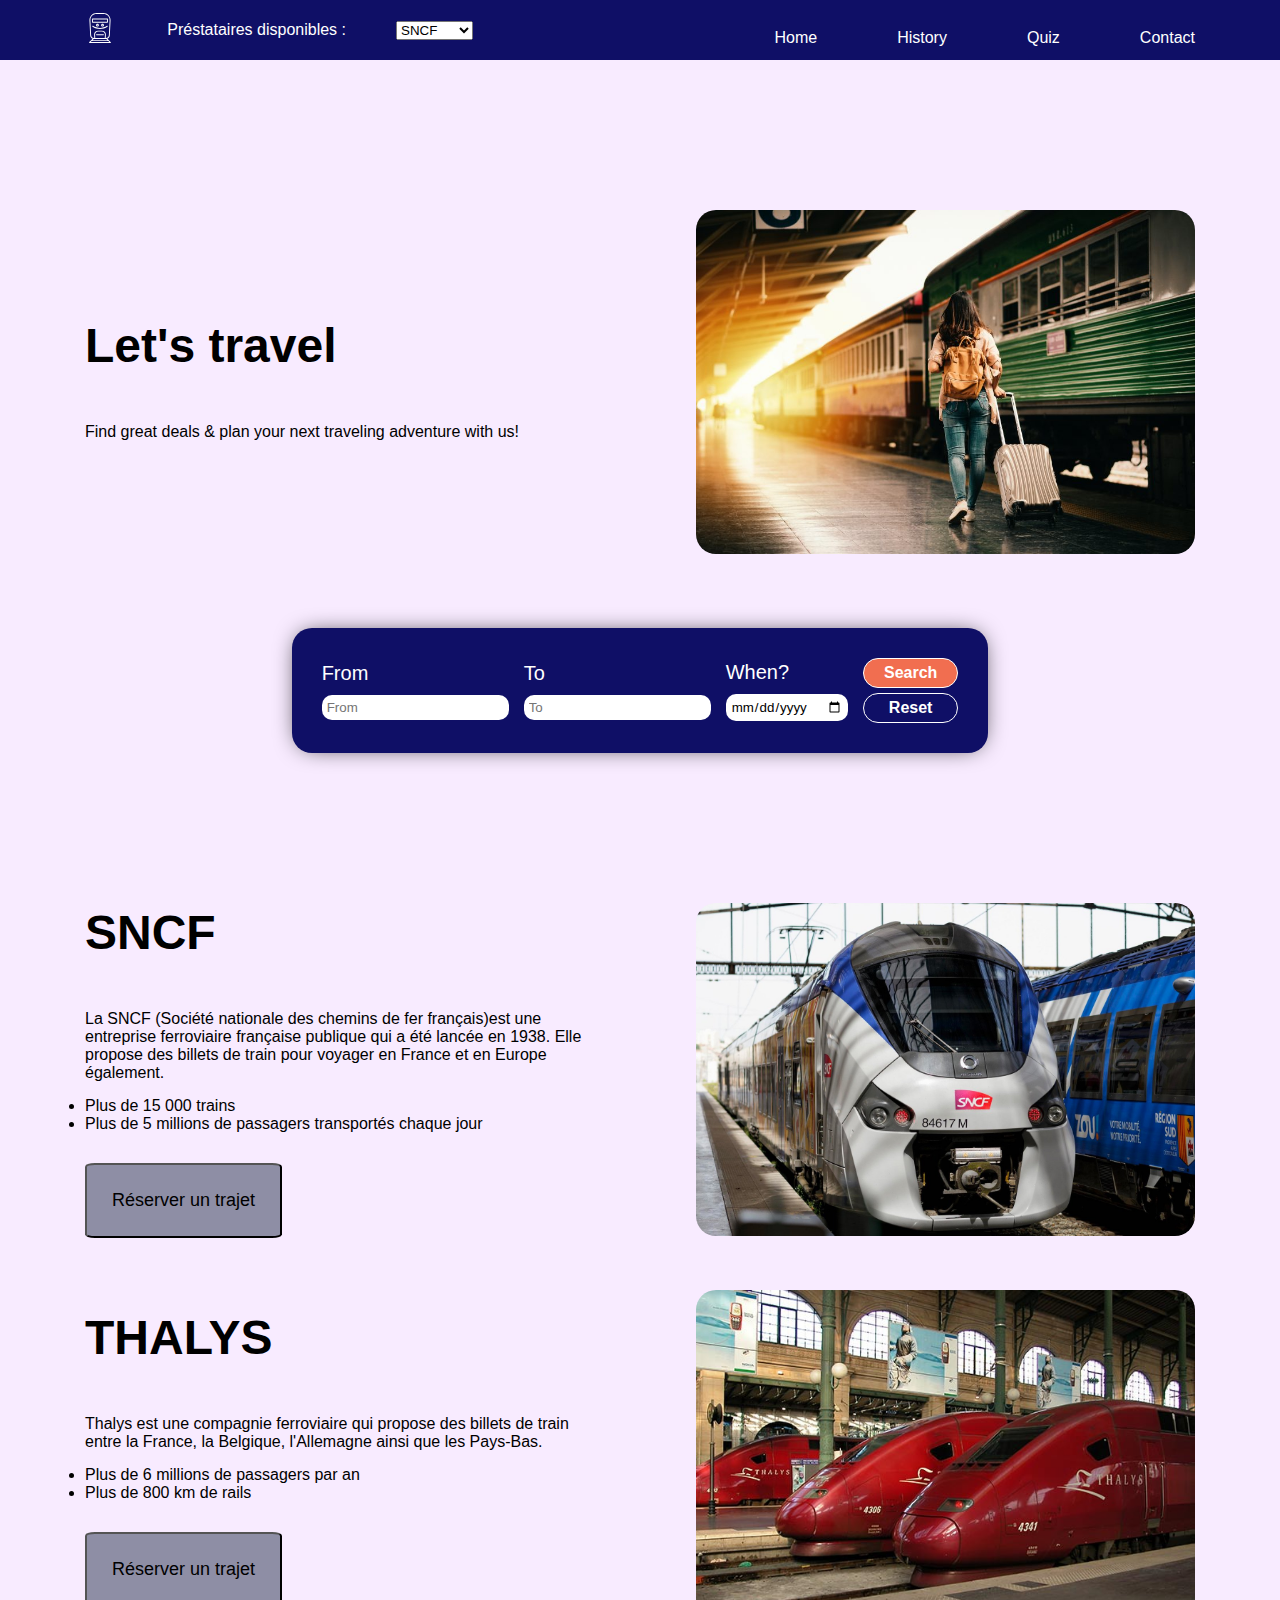
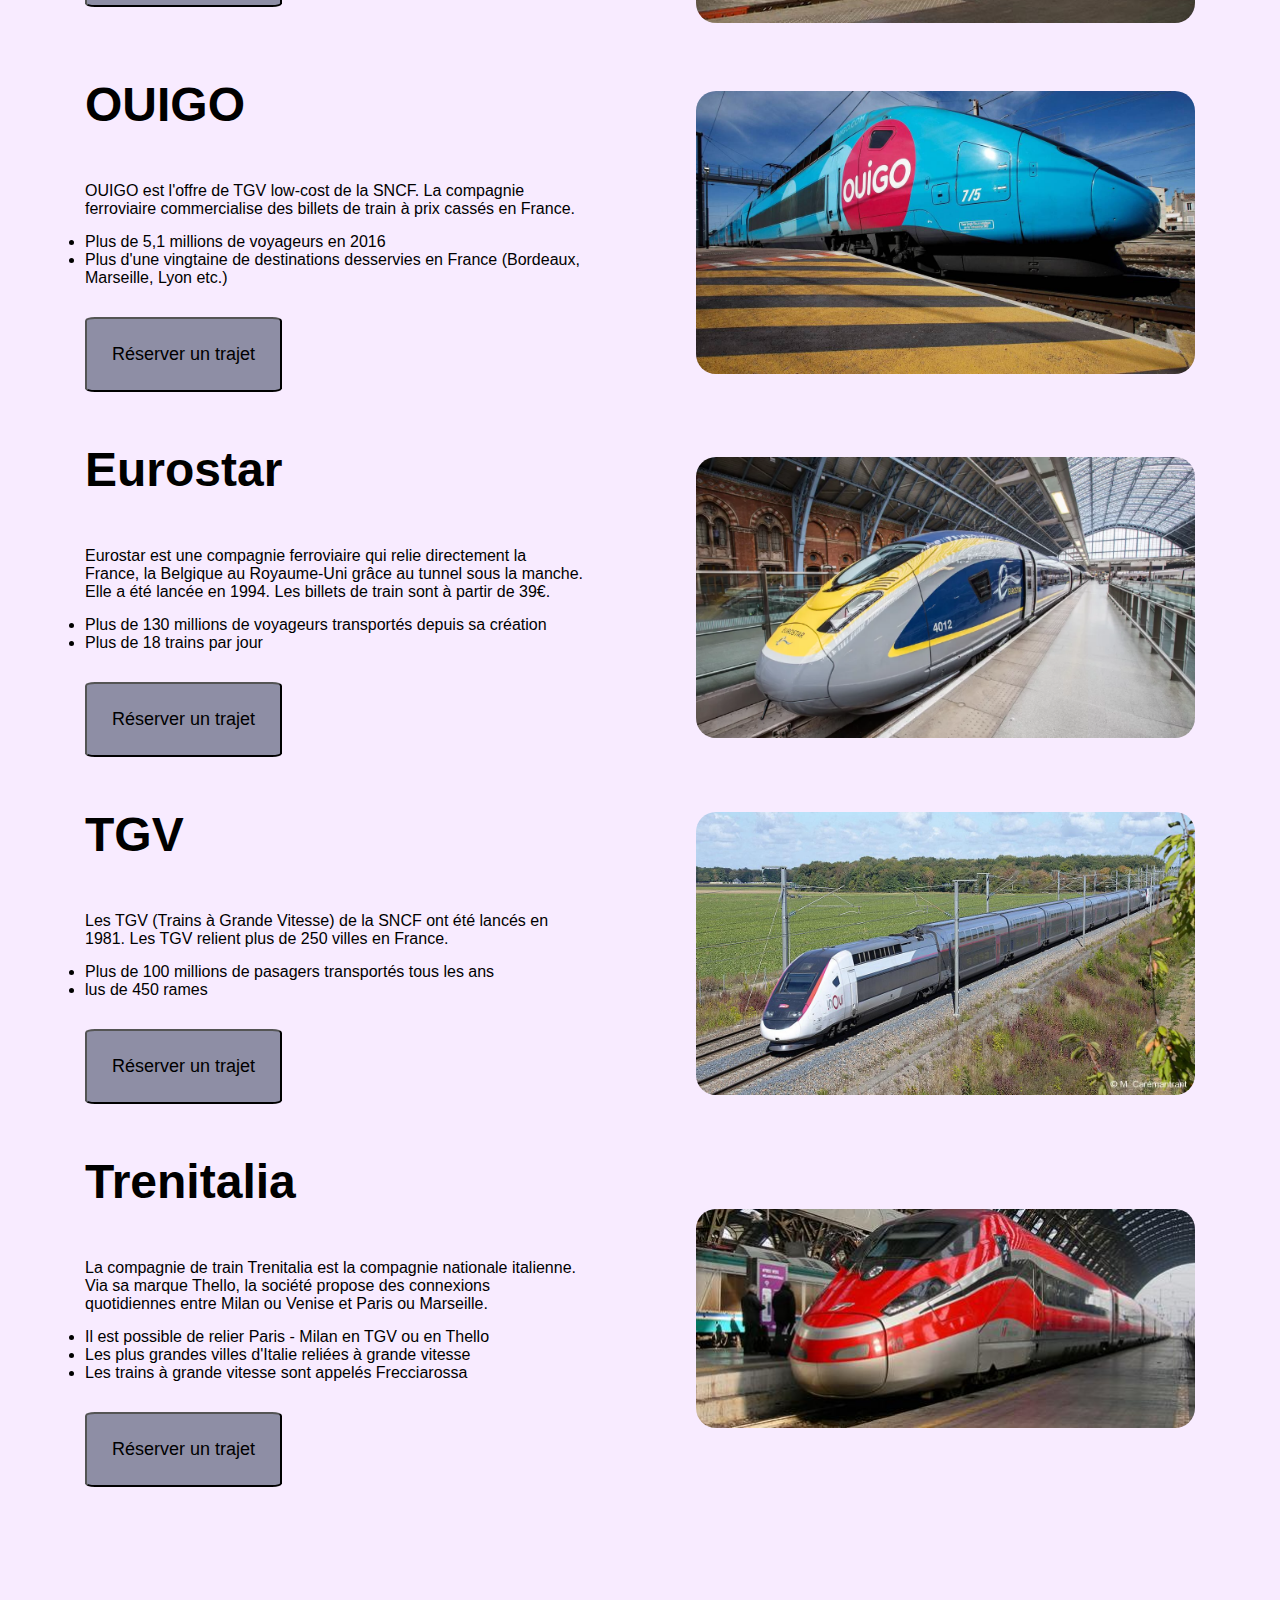
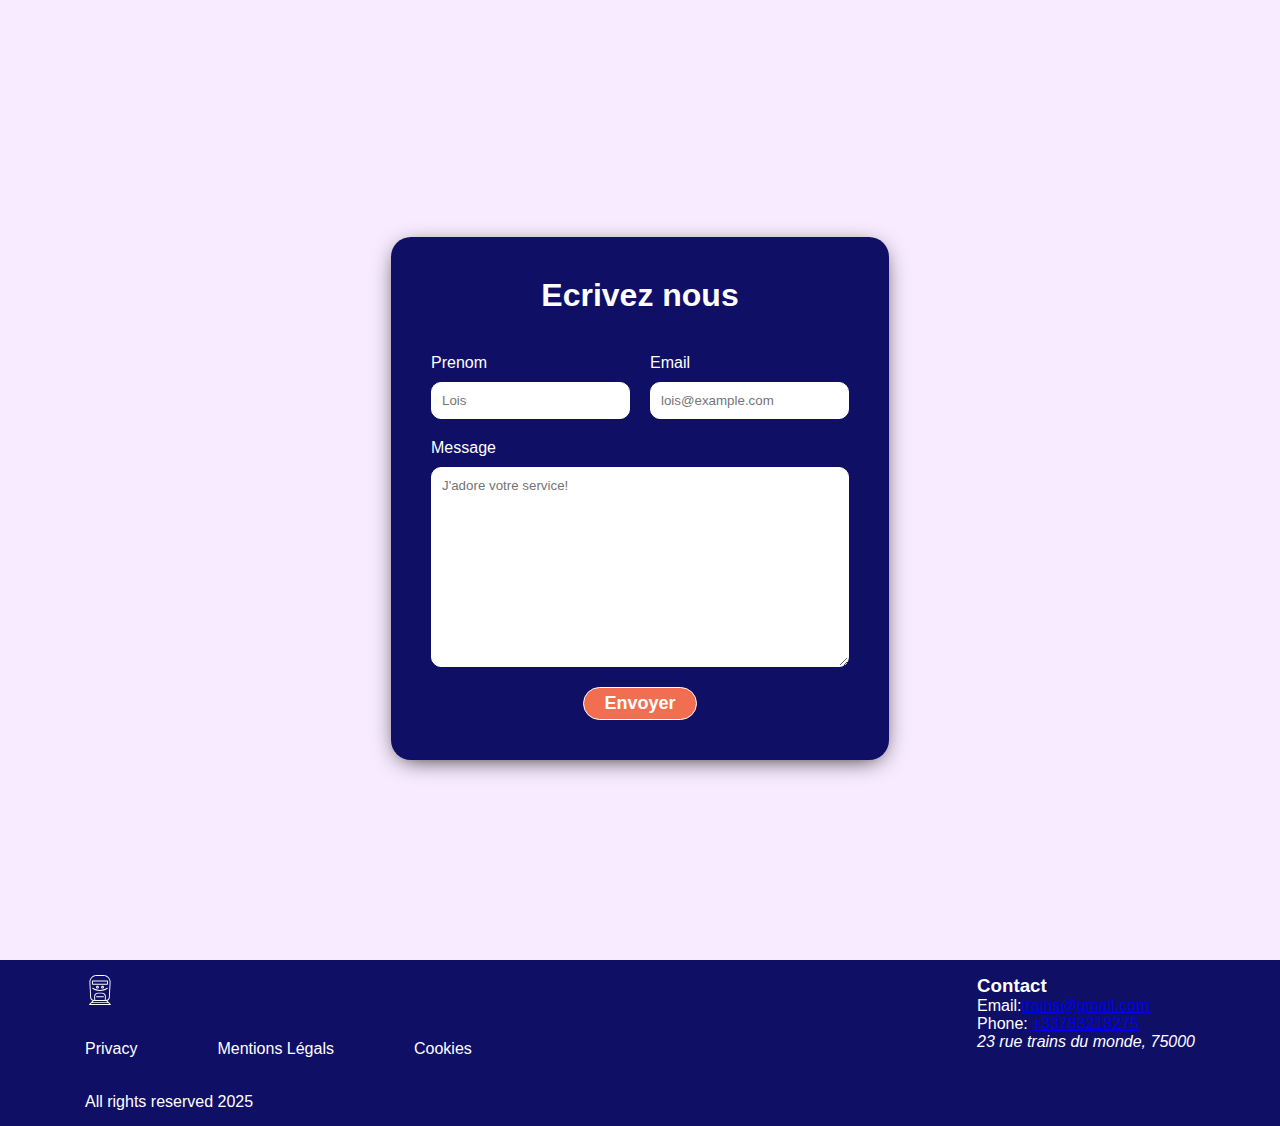
==== commit 3666a0cd: "close" ====
--- a/index.html
+++ b/index.html
@@ -98,24 +98,25 @@
                     </form>
                     <div class="reservation__results hidden"></div>
                 </div>
-          </section>
-            
-          <section class="partners">
+            </section>
+            
+            <section class="partners">
             <div class="sncf">
                     <div class="col">
 
-                      <h2>SNCF</h2>
-                      <p>La SNCF (Société nationale des chemins de fer français)est une entreprise ferroviaire française publique qui a été lancée en 1938. Elle propose des billets de train pour voyager en France et en Europe également.</p>
-                      <ul>
-                          <li>Plus de 15 000 trains</li>
-                          <li>Plus de 5 millions de passagers transportés chaque jour</li>
-                      </ul>
-                      <input class="reserved" type="button" value="Réserver un trajet" />
-
-                  </div>
-                  <div class="col">
-                      <img src="./img/trains.jpg" alt="Train SNCF" />
-                  </div>
+                    <h2>SNCF</h2>
+                        <p>La SNCF (Société nationale des chemins de fer français)est une entreprise ferroviaire française publique qui a été lancée en 1938. Elle propose des billets de train pour voyager en France et en Europe également.</p>
+                        <ul>
+                            <li>Plus de 15 000 trains</li>
+                            <li>Plus de 5 millions de passagers transportés chaque jour</li>
+                        </ul>
+                        <input class="reserved" type="button" value="Réserver un trajet" />
+                        
+
+                </div>
+                    <div class="col">
+                        <img src="./img/trains.jpg" alt="Train SNCF" />
+                    </div>
                 </div>
             
                 <div class="thalys">
@@ -265,15 +266,7 @@
                     </div>
                 </div>
             </section>
-            <button class="boutonScrolling">
-                <img 
-                    src="./img/boutonScrolling1.png"
-                    alt="boutonScrolling"/>
-                    <img  class="hover"
-                    src="./img/boutonScrolling2.png"
-                    alt="boutonScrolling"/>
-            </button>
-           
+
             <footer>
                 <div class="container">
                     <div class="footer__top">
@@ -322,9 +315,11 @@
 
 
     <div class="modal">
-        <!-- Faire un btn la pour fermer le modal -->
-        <h1>SNCF</h1>
-        <p>Cool!</p>
+        <button class="btnCloseModal">Fermer</button>
+        <h1>Trajet réservé</h1>
+        <p>Merci de nous avoir choisi nous vous souhaitons un bon voyage</p>
+        <br>
+        <p>A bientôt!</p>
     </div>
 
     <script src="./main.js" type="module"></script>
--- a/style.css
+++ b/style.css
@@ -452,15 +452,14 @@
     display: block;
 }
 
-.boutonScrolling {
-    width: 100px;
-    height: 100px;
-    display: flex;
-    position: fixed;
-    right: 20px;
-    bottom: 20px;
-}
-
-.hover{
-    opacity: 0;
-}+.modal p {
+        display: flex;
+        justify-content: center;
+        font-size: large;
+}
+
+.btnCloseModal {
+        background-color: #f77b4e;
+        color: white;
+        border: 1px solid white;
+}
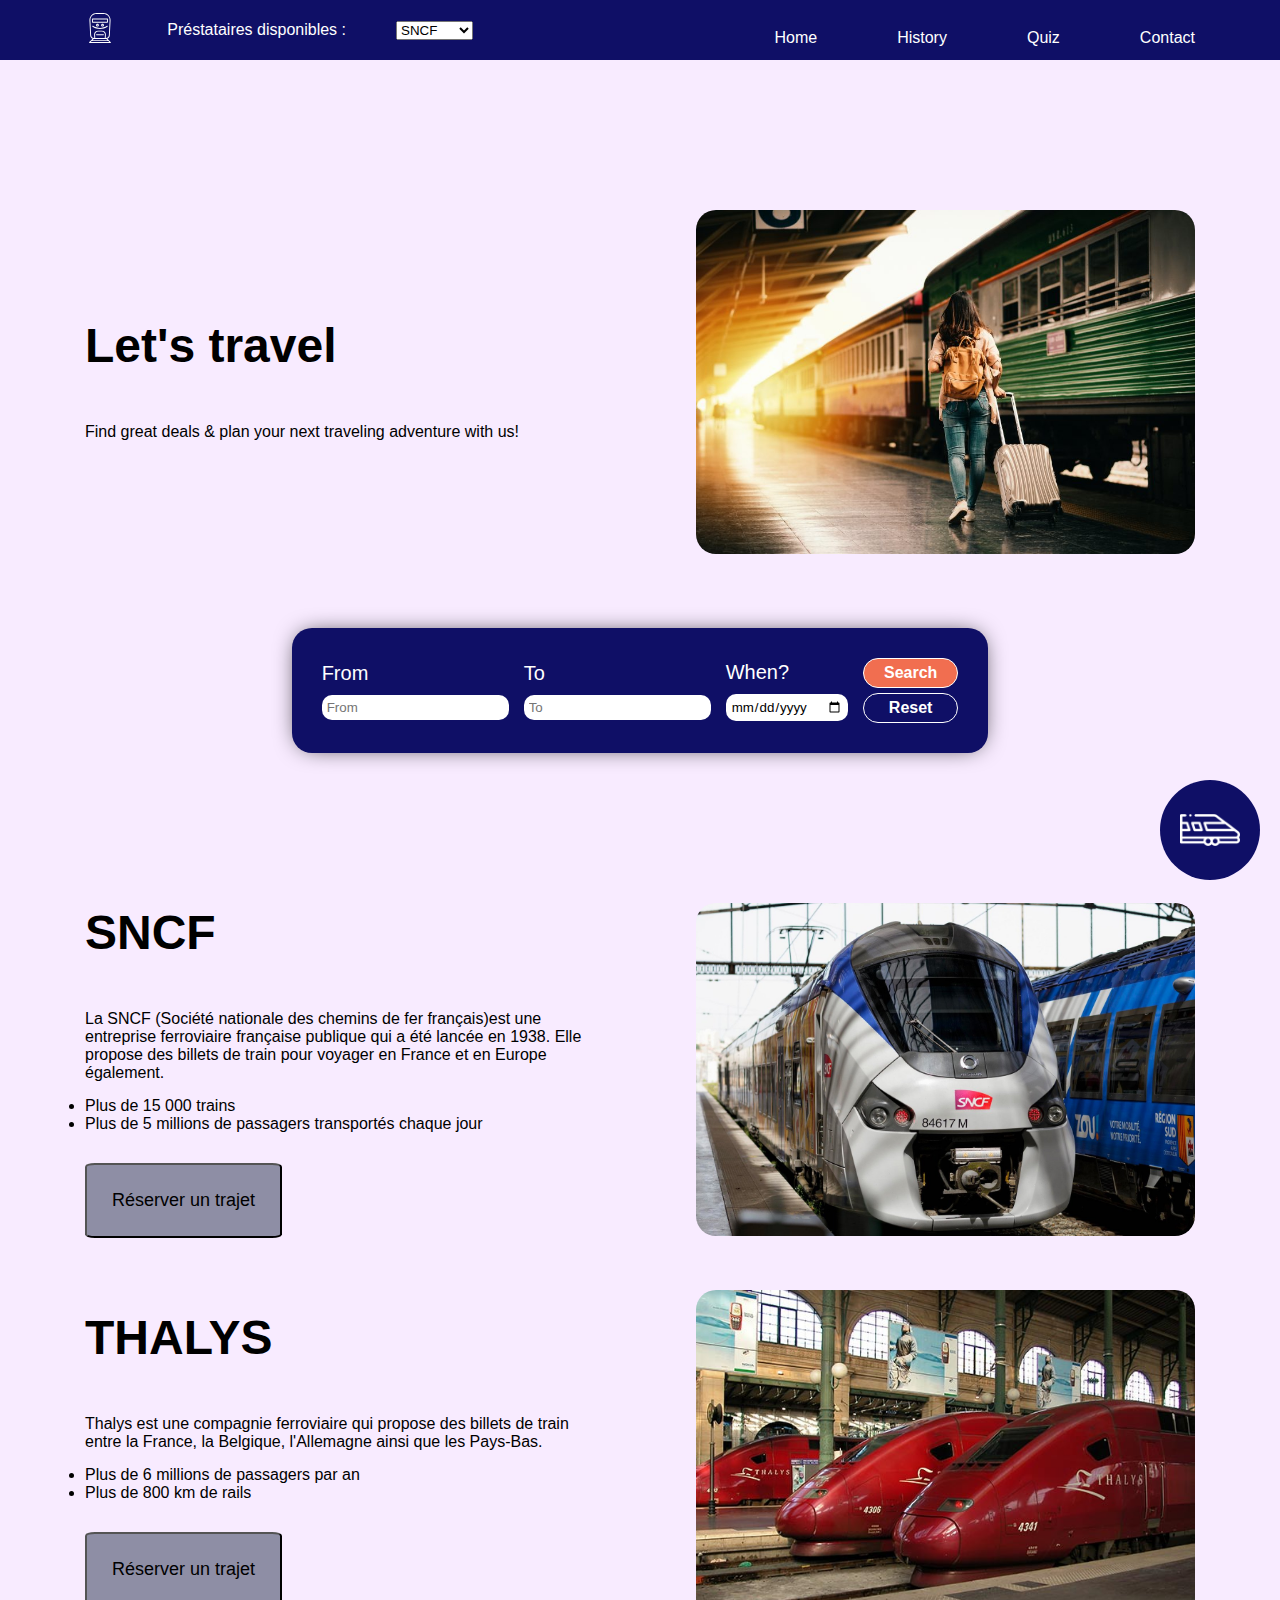
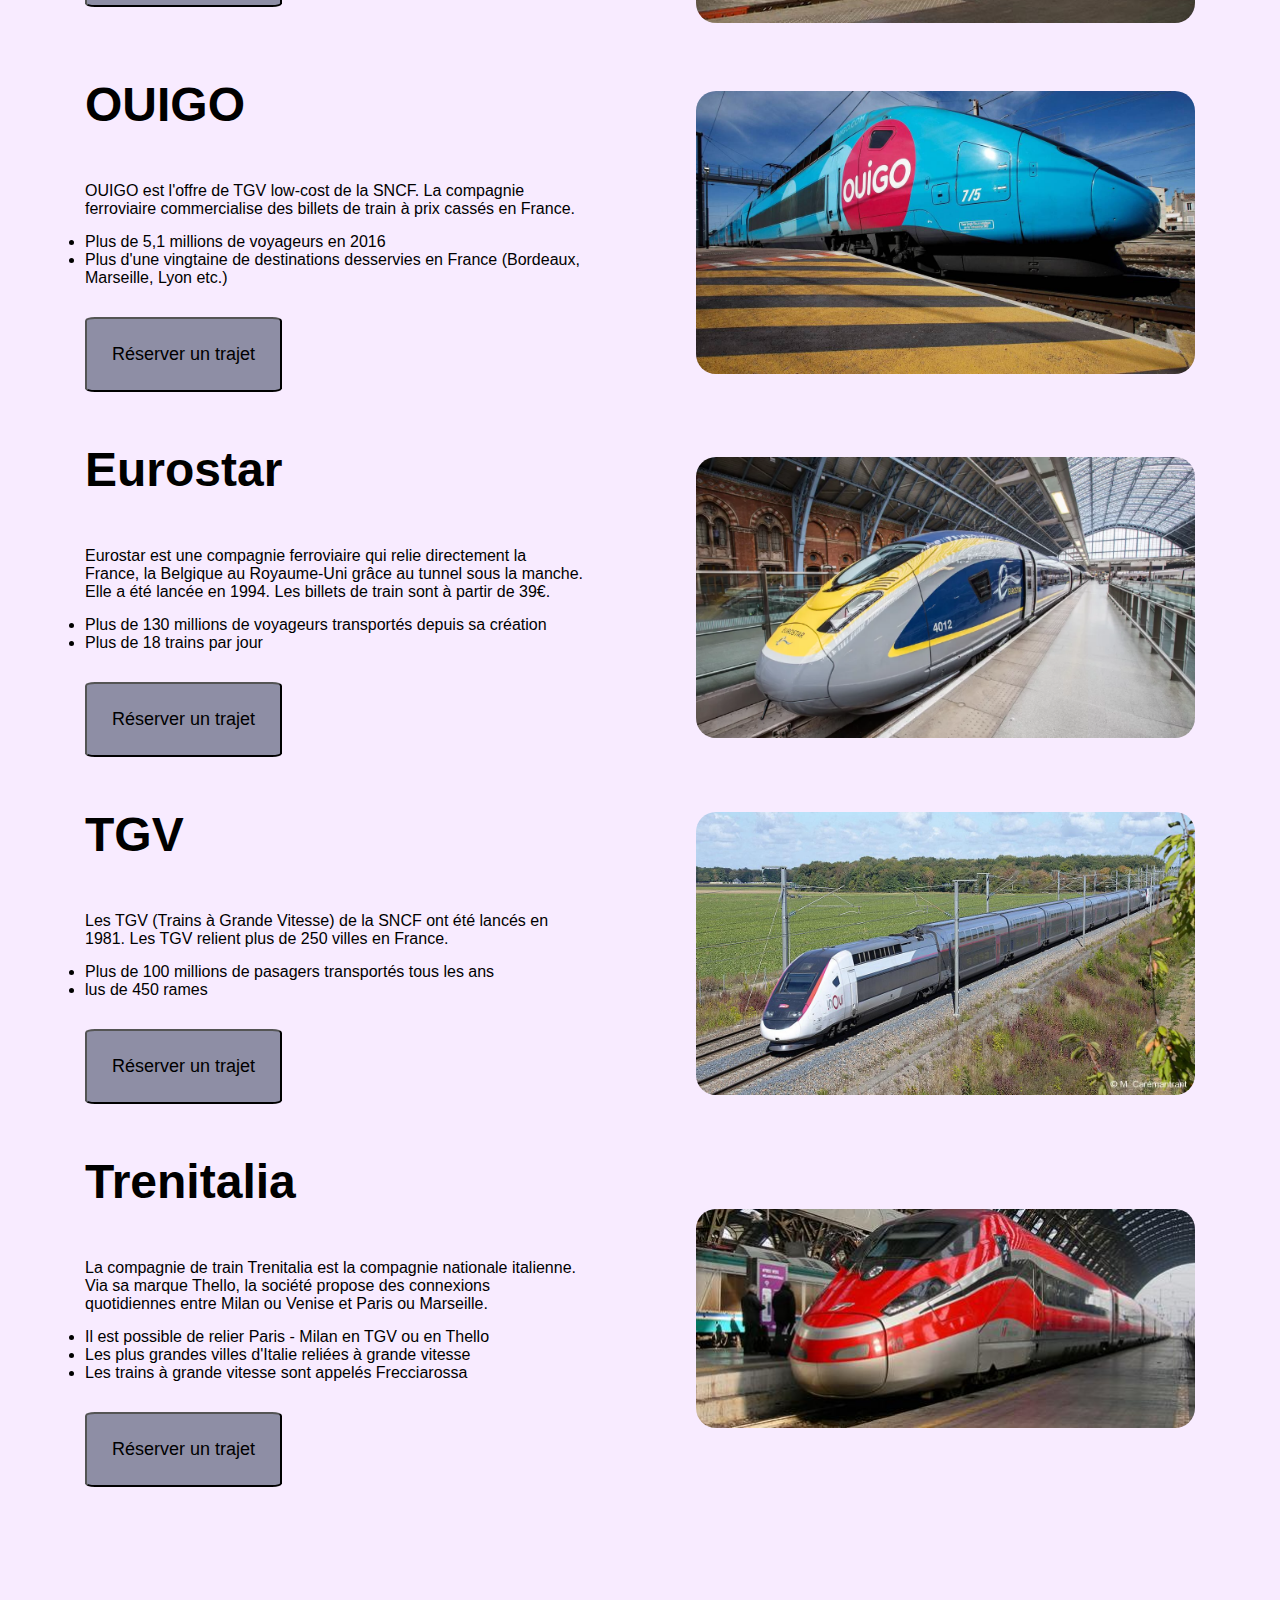
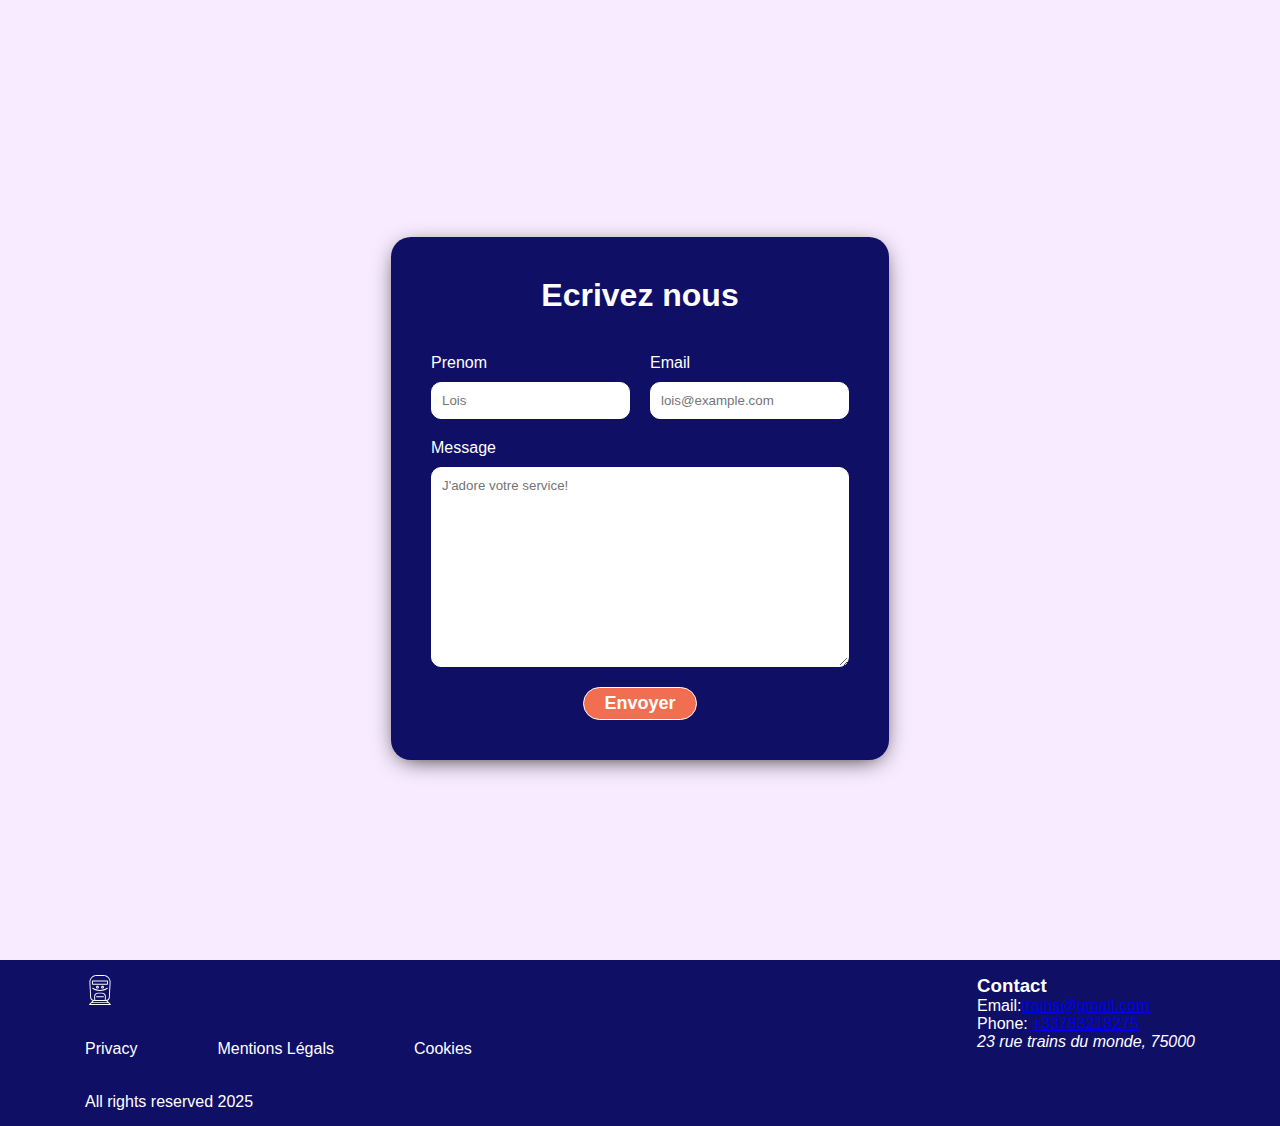
==== commit fbc6728c: "Merge branch 'main' into nicolas" ====
--- a/index.html
+++ b/index.html
@@ -266,7 +266,15 @@
                     </div>
                 </div>
             </section>
-
+            <button class="boutonScrolling">
+                <img 
+                    src="./img/boutonScrolling1.png"
+                    alt="boutonScrolling"/>
+                    <img  class="hover"
+                    src="./img/boutonScrolling2.png"
+                    alt="boutonScrolling"/>
+            </button>
+           
             <footer>
                 <div class="container">
                     <div class="footer__top">
--- a/style.css
+++ b/style.css
@@ -283,10 +283,8 @@
 }
 
 footer nav ul {
-    
-        margin-bottom: 35px;
-        margin-top: -11px;
-    
+    margin-bottom: 35px;
+    margin-top: -11px;
 }
 
 .history figure img {
@@ -452,14 +450,47 @@
     display: block;
 }
 
+.boutonScrolling {
+    width: 100px;
+    height: 100px;
+    display: flex;
+    position: fixed;
+    right: 20px;
+    bottom: 20px;
+    background: var(--primary-color);
+    padding: 20px;
+    border-radius: 50%;
+    border: none;
+    overflow: hidden;
+    cursor: pointer;
+}
+
+.boutonScrolling img {
+    width: 100%;
+    transition: 0.2s;
+    filter: invert(100%) sepia(100%) saturate(2%) hue-rotate(200deg)
+        brightness(103%) contrast(101%);
+}
+
+.hover {
+    transform: translateX(30px);
+}
+
+.boutonScrolling:hover img {
+    transform: translateX(-100px);
+}
+
+.boutonScrolling:hover img.hover {
+    transform: translateX(-60px);
+}
 .modal p {
-        display: flex;
-        justify-content: center;
-        font-size: large;
+    display: flex;
+    justify-content: center;
+    font-size: large;
 }
 
 .btnCloseModal {
-        background-color: #f77b4e;
-        color: white;
-        border: 1px solid white;
-}
+    background-color: #f77b4e;
+    color: white;
+    border: 1px solid white;
+}
